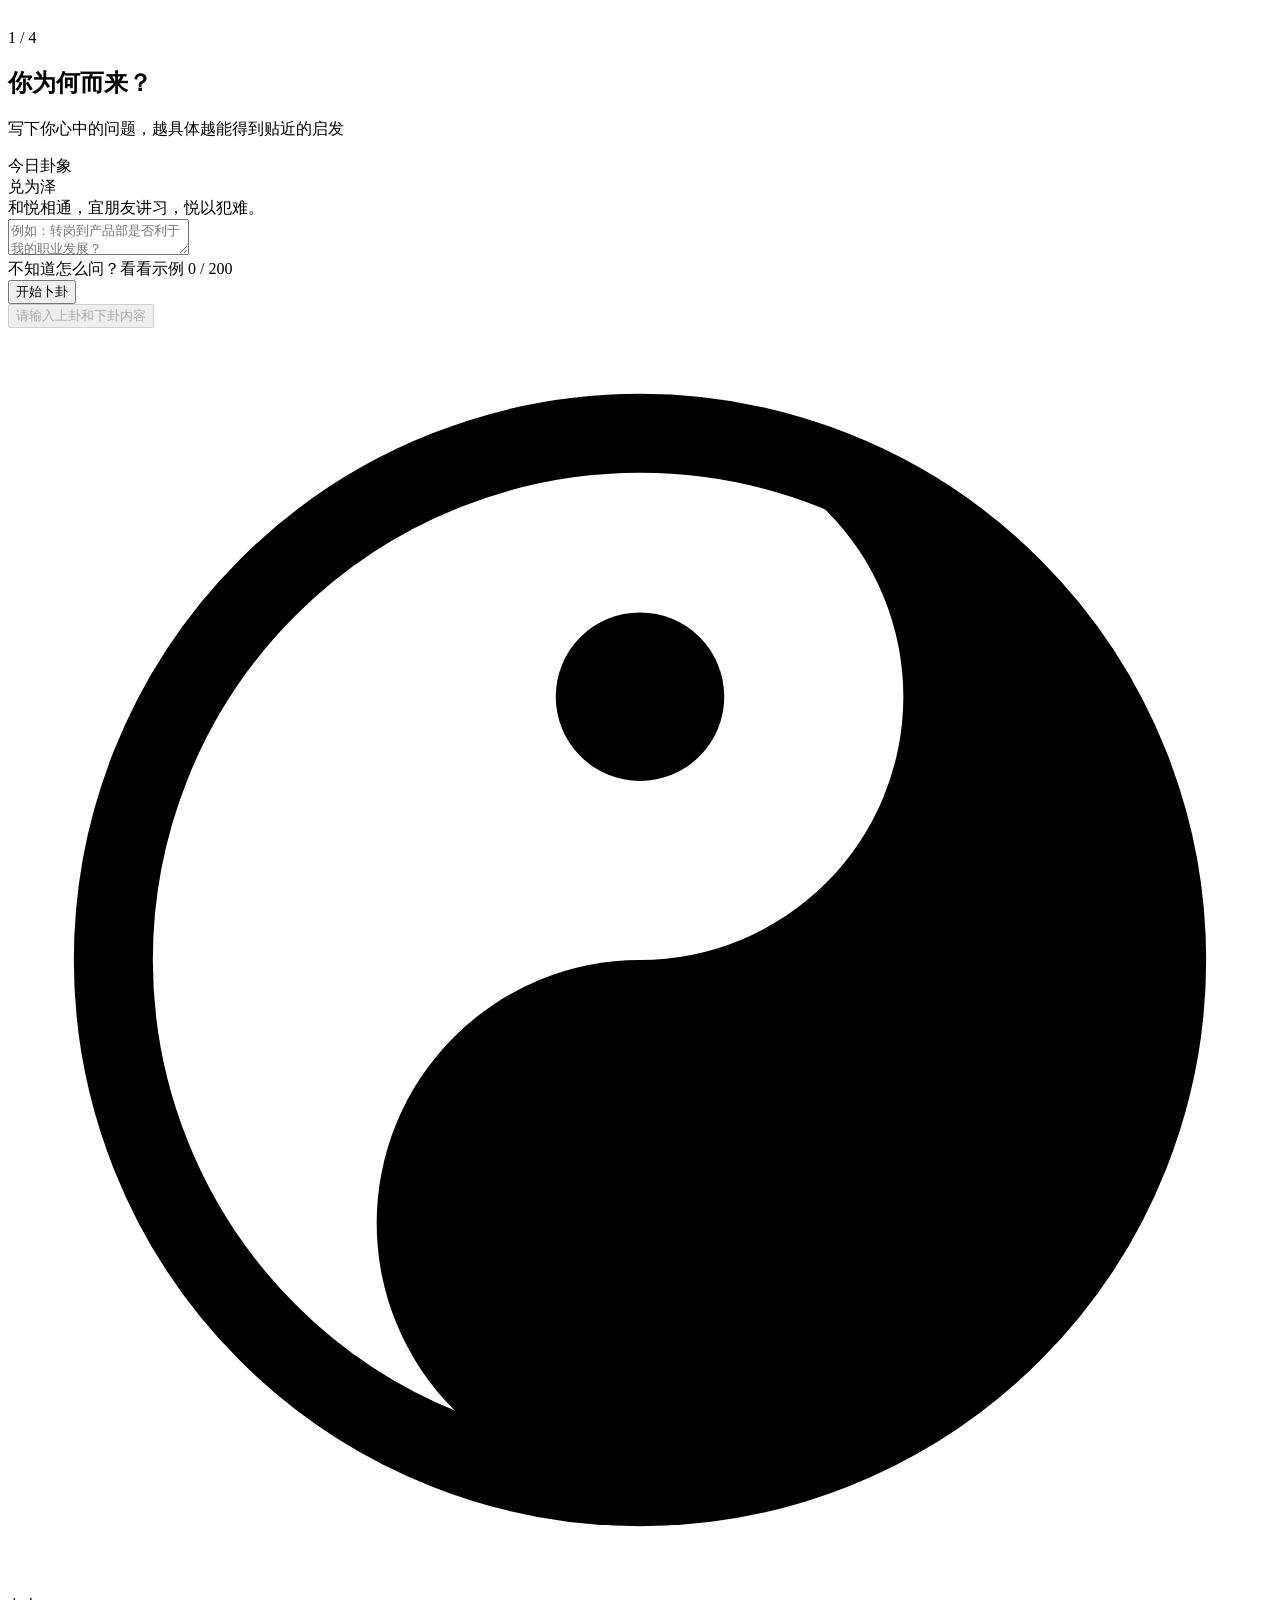
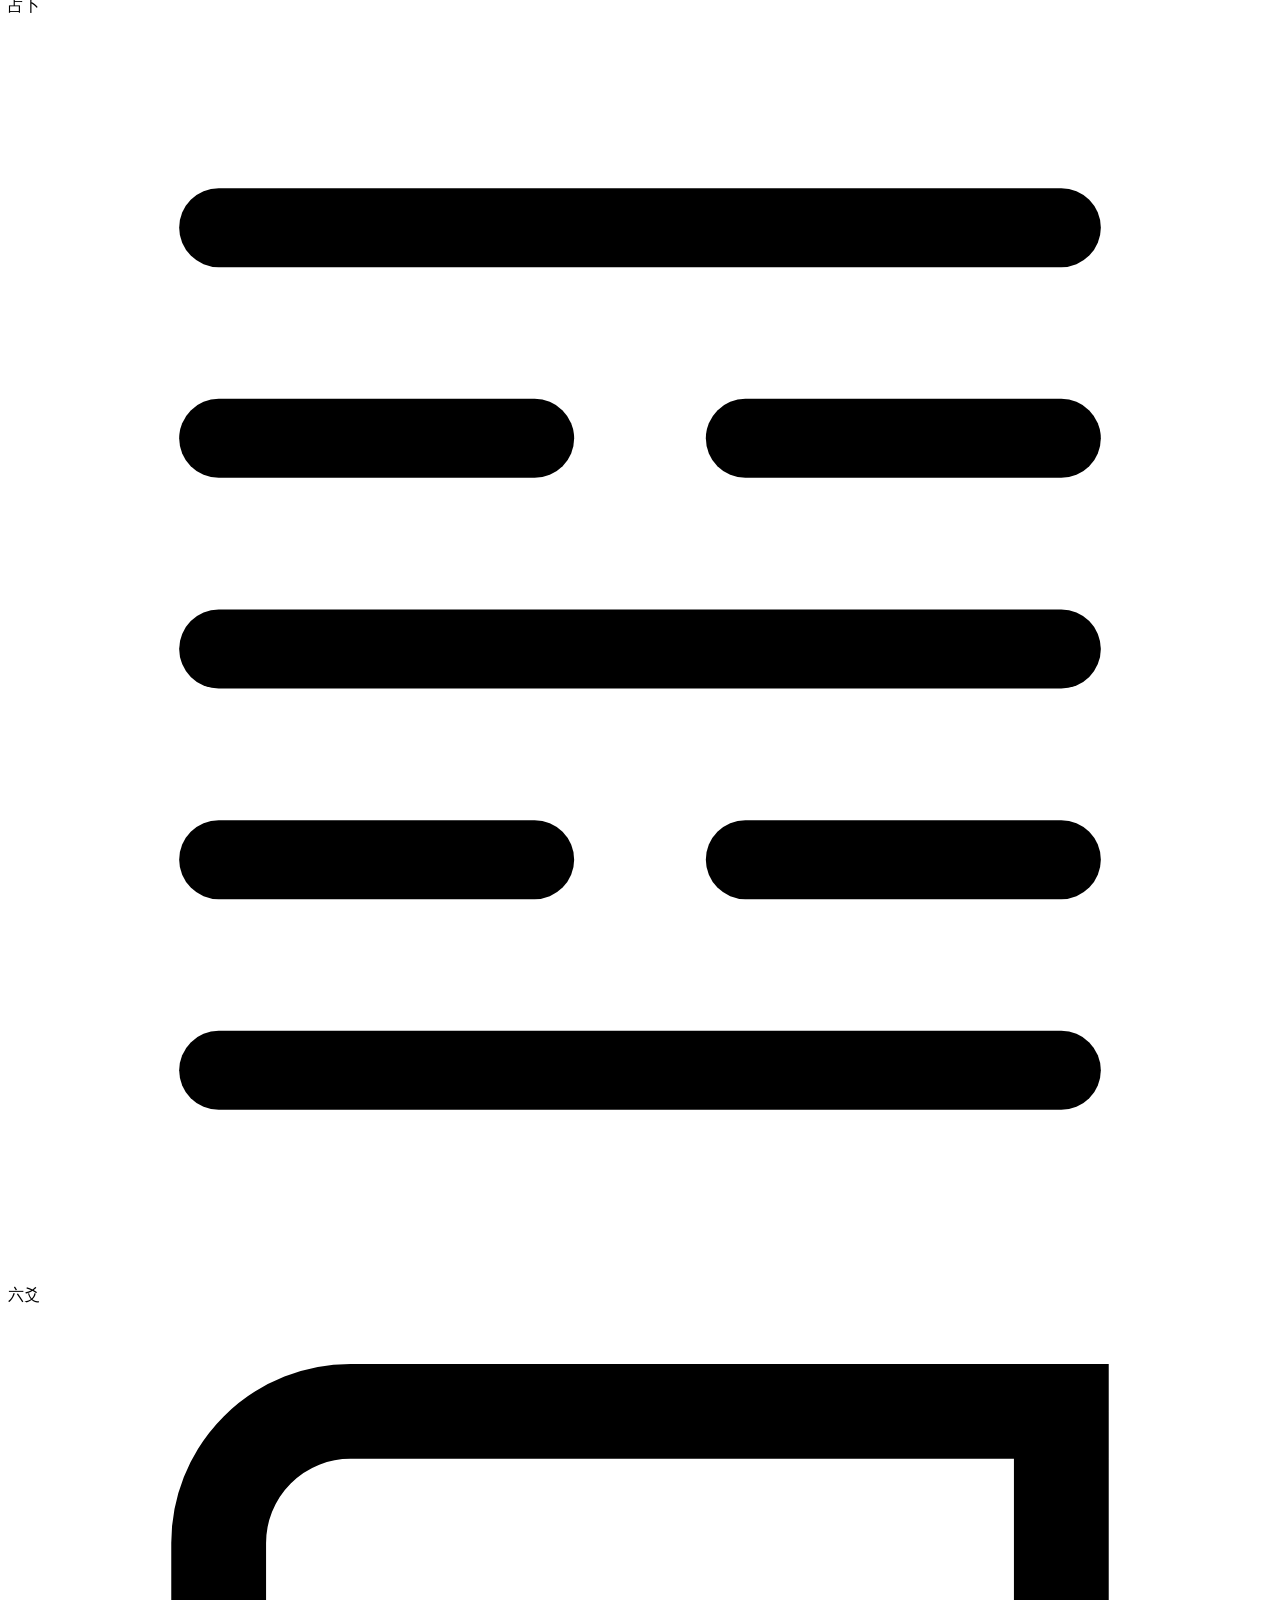
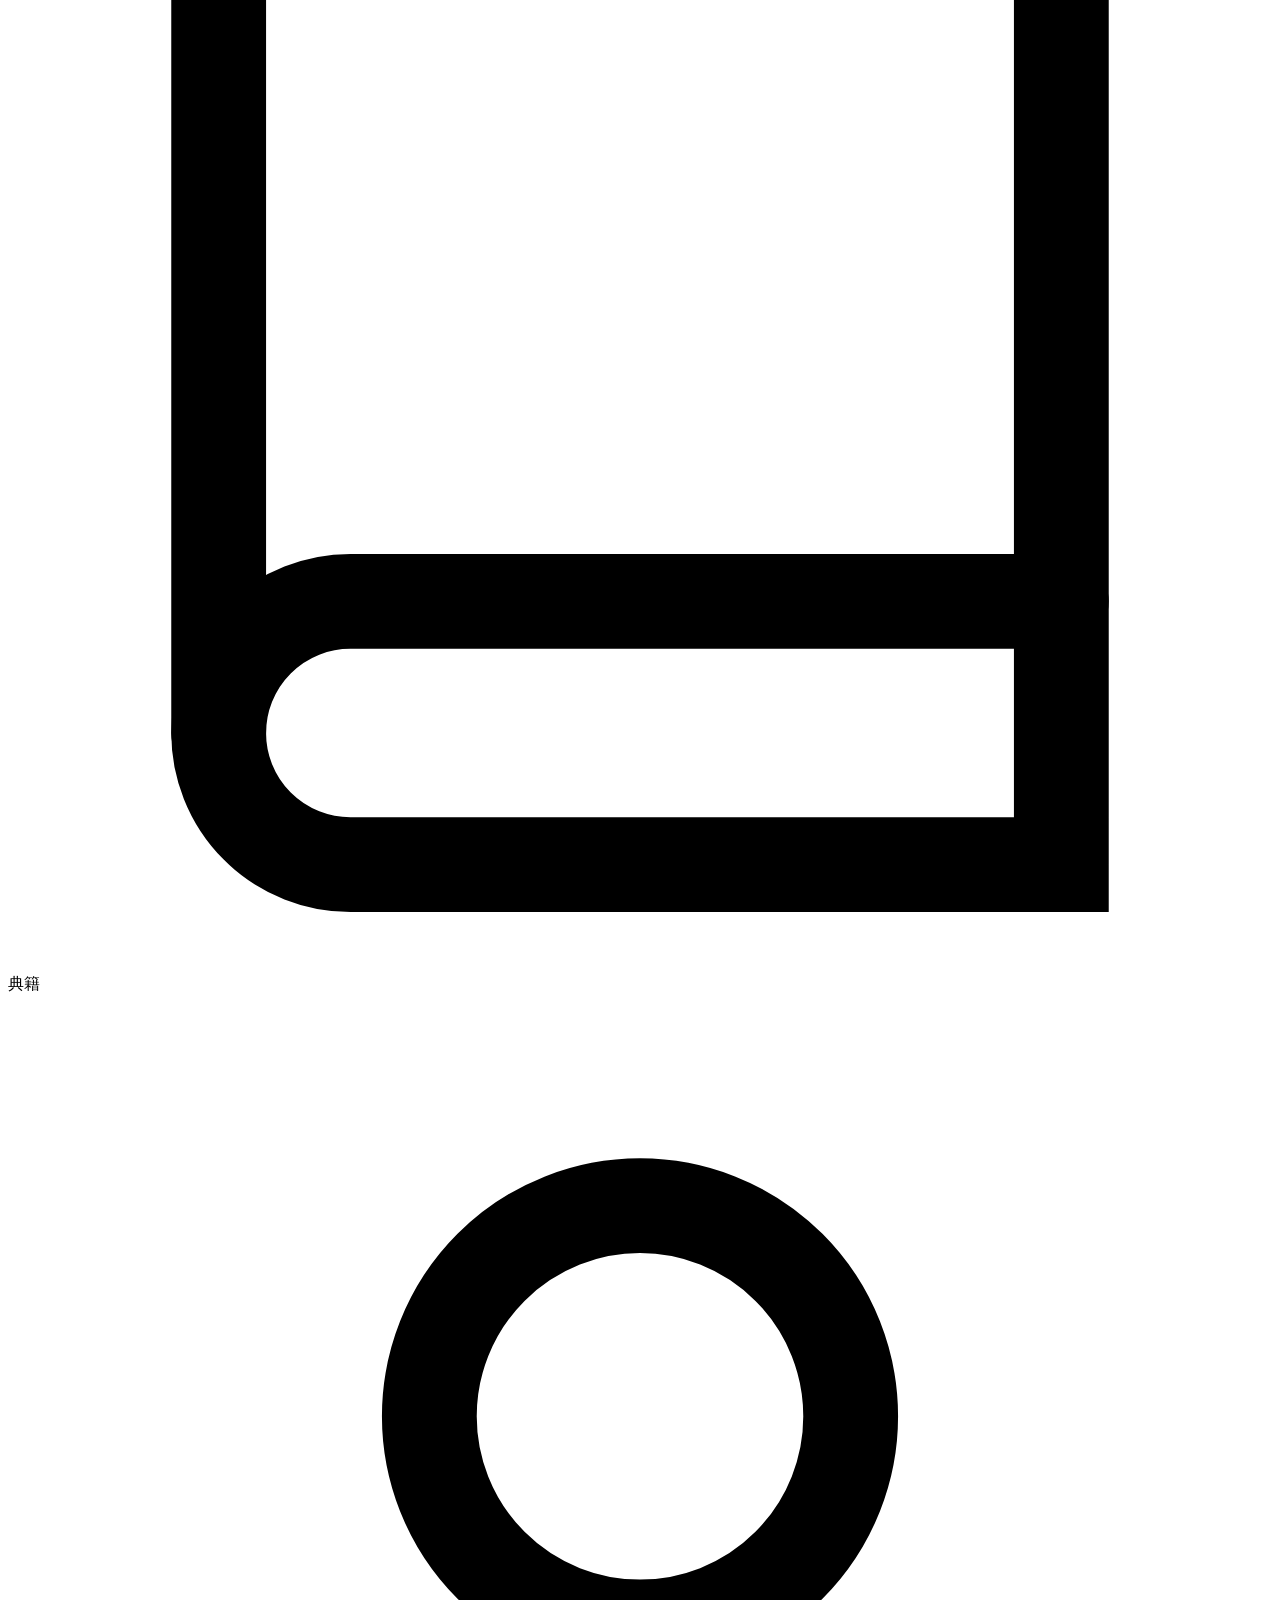
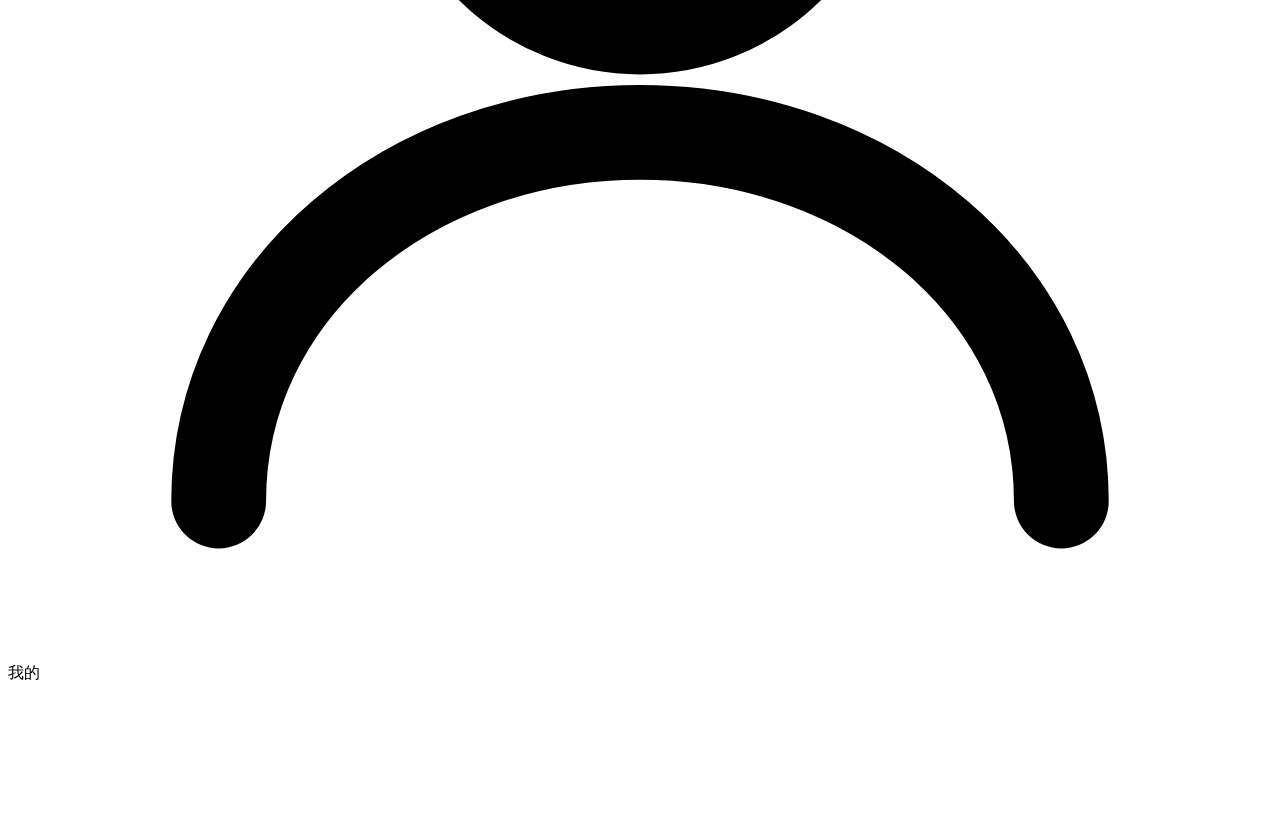
==== index.html @ 415f4703 "Upload index.html" ====
<!DOCTYPE html>
<html lang="zh-CN">
<head>
  <meta charset="UTF-8" />
  <meta name="viewport" content="width=device-width, initial-scale=1.0, maximum-scale=1.0, user-scalable=no, viewport-fit=cover" />
  <title>易经占卜</title>
  <link rel="preconnect" href="https://fonts.googleapis.cn" />
  <link rel="preconnect" href="https://fonts.gstatic.cn" crossorigin />
  <link href="https://fonts.googleapis.cn/css2?family=Noto+Serif+SC:wght@400;500;600;700&family=Ma+Shan+Zheng&display=swap" rel="stylesheet" />
  <link rel="stylesheet" href="styles.css?v=2" />
</head>
<body>
<div class="app">

  <!-- ============================================================
       STEP 1 — 问题输入页
       ============================================================ -->
  <section class="view active" id="step1">
    <div class="page s1-page">
      <div class="step-header">
        <div class="back-btn" onclick="goHome()" style="visibility:hidden">‹ 返回</div>
        <span class="step-page-num">1 / 4</span>
      </div>

      <h1 class="s1-title">你为何而来？</h1>
      <p class="s1-sub">写下你心中的问题，越具体越能得到贴近的启发</p>

      <!-- 今日卦象 -->
      <div class="today-hex" id="today-hex" onclick="openTodayHex()">
        <div class="th-label">今日卦象</div>
        <div class="th-icon" id="th-icon"></div>
        <div class="th-name" id="th-name"></div>
        <div class="th-read" id="th-read"></div>
      </div>

      <!-- 问题文本框 -->
      <div class="q-field">
        <div class="textarea-wrap">
          <textarea id="question-input" placeholder="例如：转岗到产品部是否利于我的职业发展？" maxlength="200"></textarea>
        </div>
        <div class="q-footer">
          <span class="q-hint" onclick="toggleExamples()">不知道怎么问？看看示例</span>
          <span class="q-count"><span id="char-count">0</span> / 200</span>
        </div>
      </div>

      <!-- 占卜说明 -->
      <div class="examples" id="examples" style="display:none">
        <div class="ex-label">占卜说明</div>
        <div class="ex-card ex-info-card">
          <div class="ex-info-title">如何提问</div>
          <div class="ex-info-text">问题越具体，卦象解读越精准。建议包含时间、人物、事件三要素，如"未来三个月转岗到产品部是否利于发展？"</div>
        </div>
        <div class="ex-card ex-info-card">
          <div class="ex-info-title">起卦方式</div>
          <div class="ex-info-text">支持手动掷币（三枚铜钱摇六爻）、数字起卦（念三数定卦）、时间起卦等多种方式，可在排盘页选择。</div>
        </div>
        <div class="ex-card ex-info-card">
          <div class="ex-info-title">结果解读</div>
          <div class="ex-info-text">解卦后呈现本卦/变卦、卦辞大象、纳甲六亲六神排盘、场景化解读。动爻决定变卦走向。</div>
        </div>
      </div>
    </div>
  </section>

  <!-- 开始卜卦固定按钮（常驻底部菜单栏上方） -->
  <div class="start-footer show" id="start-footer">
    <button class="btn-main btn--gold-fill" onclick="goStep2()">开始卜卦</button>
  </div>


  <!-- ============================================================
       STEP 2 — 静心凝神 · 涟漪仪式（自动播放，现实占卦时间）
       ============================================================ -->
  <section class="view" id="step2" style="display:none">
    <div class="ritual-page" onclick="skipRitual()">
      <span class="step-page-num ritual-step-num">2 / 4</span>

      <h2 class="r-title">请静心凝神</h2>
      <p class="r-sub">现在请取出你的签具，在现实中完成起卦</p>
      <div class="r-audio" onclick="event.stopPropagation(); toggleRitualMusic()">
        <svg viewBox="0 0 24 24" fill="none" stroke="currentColor" stroke-width="1.8"><path d="M9 18V5l12-2v13"/><circle cx="6" cy="18" r="3"/><circle cx="18" cy="16" r="3"/></svg>
        <span id="ritual-audio-text">静心 · 冥想音 · 点击播放</span>
      </div></audio>

      <!-- 涟漪舞台 -->
      <div class="ripple-stage" id="ripple-stage">
        <div class="static-rings" id="static-rings">
          <div class="sr"></div><div class="sr"></div><div class="sr"></div><div class="sr"></div>
        </div>
        <div class="rippling" id="rippling-rings" style="display:none">
          <div class="ripple-ring"></div><div class="ripple-ring"></div>
          <div class="ripple-ring"></div><div class="ripple-ring"></div>
        </div>
        <div class="ripple-core" id="ripple-core"></div>
      </div>

      <p class="ritual-tap-hint">轻触屏幕任意处 · 完成起卦并继续 ›</p>
    </div>
  </section>


  <!-- ============================================================
       STEP 3 — 填写卦象（高岛易断：现实起卦后录入结果）
       ============================================================ -->
  <section class="view" id="step3" style="display:none">
    <div class="page cast-area">
      <div class="ca-header">
        <div></div>
        <span class="ca-step-num">3 / 4</span>
      </div>

      <h2 class="ca-title">录入卦象</h2>

      <!-- 子模式切换：选卦象 / 输数字 -->
      <div class="ly-modes" style="margin-bottom:var(--sp-4)">
        <div class="ly-mode-btn active" data-gm="num" onclick="switchGaoMode('num')">数字</div>
        <div class="ly-mode-btn" data-gm="pick" onclick="switchGaoMode('pick')">卦象</div>
      </div>

      <!-- 选卦象面板 -->
      <div id="gao-panel-pick" style="display:none">
        <!-- 上卦选择 -->
        <div class="hex-select-group">
          <label class="hs-label">上卦（外卦）</label>
          <div class="hex-select-grid" id="select-upper">
            <div class="hs-item" data-t="乾" onclick="selectTrigram('upper','乾')"><span class="hs-icon">☰</span><span>乾</span></div>
            <div class="hs-item" data-t="兑" onclick="selectTrigram('upper','兑')"><span class="hs-icon">☱</span><span>兑</span></div>
            <div class="hs-item" data-t="离" onclick="selectTrigram('upper','离')"><span class="hs-icon">☲</span><span>离</span></div>
            <div class="hs-item" data-t="震" onclick="selectTrigram('upper','震')"><span class="hs-icon">☳</span><span>震</span></div>
            <div class="hs-item" data-t="巽" onclick="selectTrigram('upper','巽')"><span class="hs-icon">☴</span><span>巽</span></div>
            <div class="hs-item" data-t="坎" onclick="selectTrigram('upper','坎')"><span class="hs-icon">☵</span><span>坎</span></div>
            <div class="hs-item" data-t="艮" onclick="selectTrigram('upper','艮')"><span class="hs-icon">☶</span><span>艮</span></div>
            <div class="hs-item" data-t="坤" onclick="selectTrigram('upper','坤')"><span class="hs-icon">☷</span><span>坤</span></div>
          </div>
        </div>

        <!-- 下卦选择 -->
        <div class="hex-select-group">
          <label class="hs-label">下卦（内卦）</label>
          <div class="hex-select-grid" id="select-lower">
            <div class="hs-item" data-t="乾" onclick="selectTrigram('lower','乾')"><span class="hs-icon">☰</span><span>乾</span></div>
            <div class="hs-item" data-t="兑" onclick="selectTrigram('lower','兑')"><span class="hs-icon">☱</span><span>兑</span></div>
            <div class="hs-item" data-t="离" onclick="selectTrigram('lower','离')"><span class="hs-icon">☲</span><span>离</span></div>
            <div class="hs-item" data-t="震" onclick="selectTrigram('lower','震')"><span class="hs-icon">☳</span><span>震</span></div>
            <div class="hs-item" data-t="巽" onclick="selectTrigram('lower','巽')"><span class="hs-icon">☴</span><span>巽</span></div>
            <div class="hs-item" data-t="坎" onclick="selectTrigram('lower','坎')"><span class="hs-icon">☵</span><span>坎</span></div>
            <div class="hs-item" data-t="艮" onclick="selectTrigram('lower','艮')"><span class="hs-icon">☶</span><span>艮</span></div>
            <div class="hs-item" data-t="坤" onclick="selectTrigram('lower','坤')"><span class="hs-icon">☷</span><span>坤</span></div>
          </div>
        </div>

        <!-- 动爻选择 -->
        <div class="move-group">
          <label class="hs-label">动爻（可变之爻）</label>
          <div class="move-row">
            <div class="my-item" data-y="1" onclick="selectMoveYao(1)">初爻</div>
            <div class="my-item" data-y="2" onclick="selectMoveYao(2)">二爻</div>
            <div class="my-item" data-y="3" onclick="selectMoveYao(3)">三爻</div>
            <div class="my-item" data-y="4" onclick="selectMoveYao(4)">四爻</div>
            <div class="my-item" data-y="5" onclick="selectMoveYao(5)">五爻</div>
            <div class="my-item" data-y="6" onclick="selectMoveYao(6)">上爻</div>
            <div class="my-item selected" data-y="0" onclick="selectMoveYao(0)">静卦</div>
          </div>
        </div>
      </div>

      <!-- 输数字面板 -->
      <div id="gao-panel-num">
        <div class="num-grid" id="gao-num-grid">
          <input class="num-input" inputmode="numeric" placeholder="上卦" maxlength="1" oninput="numJump(this,1);validateNum(this,1)" onkeydown="numJumpBack(event,this,1)" />
          <input class="num-input" inputmode="numeric" placeholder="下卦" maxlength="1" oninput="numJump(this,2);validateNum(this,2)" onkeydown="numJumpBack(event,this,2)" />
          <input class="num-input" inputmode="numeric" placeholder="动爻" maxlength="1" oninput="numJump(this,3);validateNum(this,3)" onkeydown="numJumpBack(event,this,3)" />
        </div>
        <div class="num-hint">前两数除八取余定本卦，第三数除六取余定动爻</div>
      </div>

    </div>
  </section>

  <!-- 解卦固定按钮（常驻底部菜单栏上方） -->
  <div class="cast-footer" id="cast-footer">
    <button class="btn-main btn--gold-fill" id="btn-resolve-gaodao" onclick="resolveGaodaoCast()" disabled>请输入上卦和下卦内容</button>
  </div>


  <!-- ============================================================
       STEP 4 — 解卦结果
       ============================================================ -->
  <section class="view" id="step4" style="display:none">
    <div class="page result-area" id="result-page">
      <!-- 动态填充 -->
    </div>
  </section>

  <!-- ============================================================
       STEP 5 — 六爻排盘
       ============================================================ -->
  <section class="view" id="step5" style="display:none">
    <div class="page result-area" id="liuyao-page">
      <!-- 动态填充 -->
    </div>
  </section>

  <!-- ============================================================
       STEP 6 — 典籍
       ============================================================ -->
  <section class="view" id="step6" style="display:none">
    <div class="page result-area" id="lore-page">
      <!-- 动态填充 -->
    </div>
  </section>

  <!-- ============================================================
       STEP 7 — 我的
       ============================================================ -->
  <section class="view" id="step7" style="display:none">
    <div class="page result-area" id="mine-page">
      <!-- 动态填充 -->
    </div>
  </section>


  <!-- ============================================================
       底部 Tab 分类栏（4 Tab）
       ============================================================ -->
  <nav class="tabbar">
    <div class="tab active" data-tab="home" onclick="switchTab('home')">
      <div class="t-icon">
        <svg viewBox="0 0 24 24" fill="currentColor">
          <circle cx="12" cy="12" r="10" fill="none" stroke="currentColor" stroke-width="1.5"/>
          <path d="M12 2a10 10 0 0 1 0 20 5 5 0 0 1 0-10 5 5 0 0 0 0-10z"/>
          <circle cx="12" cy="7" r="1.6"/>
          <circle cx="12" cy="17" r="1.6" fill="none" stroke="currentColor" stroke-width="1.5"/>
        </svg>
      </div>
      <span>占卜</span>
    </div>
    <div class="tab" data-tab="liuyao" onclick="switchTab('liuyao')">
      <div class="t-icon">
        <svg viewBox="0 0 24 24" fill="currentColor" stroke="currentColor" stroke-width="1.5" stroke-linecap="round">
          <line x1="4" y1="4" x2="20" y2="4"/>
          <line x1="4" y1="8" x2="10" y2="8"/>
          <line x1="14" y1="8" x2="20" y2="8"/>
          <line x1="4" y1="12" x2="20" y2="12"/>
          <line x1="4" y1="16" x2="10" y2="16"/>
          <line x1="14" y1="16" x2="20" y2="16"/>
          <line x1="4" y1="20" x2="20" y2="20"/>
        </svg>
      </div>
      <span>六爻</span>
    </div>
    <div class="tab" data-tab="lore" onclick="switchTab('lore')">
      <div class="t-icon">
        <svg viewBox="0 0 24 24" fill="none" stroke="currentColor" stroke-width="1.8" stroke-linecap="round"><path d="M4 19.5A2.5 2.5 0 0 1 6.5 17H20"/><path d="M6.5 2H20v20H6.5A2.5 2.5 0 0 1 4 19.5v-15A2.5 2.5 0 0 1 6.5 2z"/></svg>
      </div>
      <span>典籍</span>
    </div>
    <div class="tab" data-tab="mine" onclick="switchTab('mine')">
      <div class="t-icon">
        <svg viewBox="0 0 24 24" fill="none" stroke="currentColor" stroke-width="1.8" stroke-linecap="round" stroke-linejoin="round"><circle cx="12" cy="8" r="4"/><path d="M4 21c0-4 3.6-7 8-7s8 3 8 7"/></svg>
      </div>
      <span>我的</span>
    </div>
  </nav>

  <div class="toast" id="toast"></div>

  <div class="guide-overlay hidden" id="guide-overlay">
    <div class="guide-mask" id="guide-mask"></div>
    <div class="guide-highlight" id="guide-highlight"></div>
    <div class="guide-tooltip" id="guide-tooltip">
      <div class="guide-tooltip-text" id="guide-tooltip-text"></div>
      <div class="guide-tooltip-actions">
        <button class="guide-skip" onclick="skipGuide()">跳过引导</button>
        <button class="guide-next hidden" id="guide-next-btn" onclick="handleGuideBtnClick()">知道啦</button>
      </div>
    </div>
  </div>
</div>

<script src="app.js?v=2"></script>
</body>
</html>
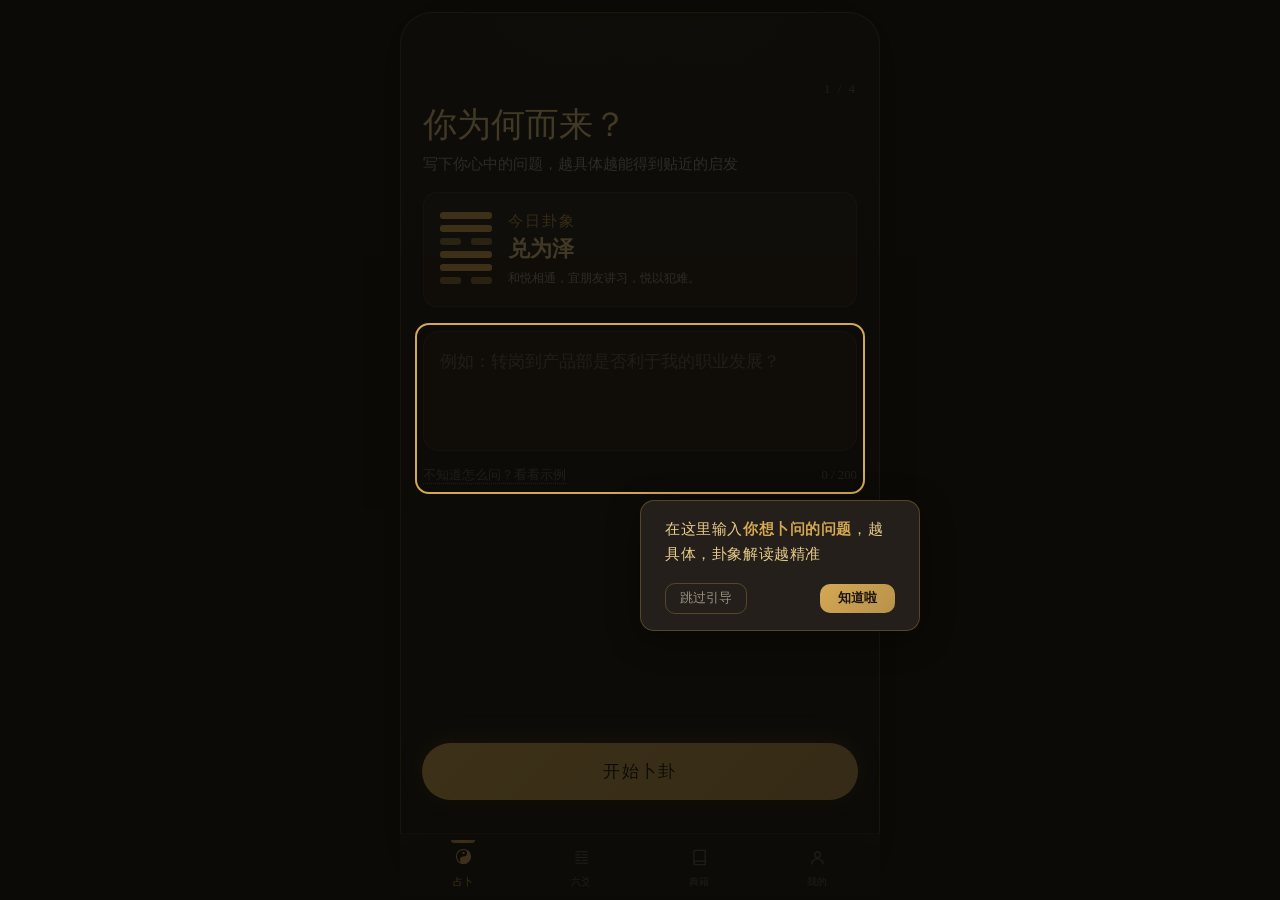
==== commit e1cb1d9f: "Update index.html (AI model config + button fix)" ====
--- a/index.html
+++ b/index.html
@@ -7,7 +7,7 @@
   <link rel="preconnect" href="https://fonts.googleapis.cn" />
   <link rel="preconnect" href="https://fonts.gstatic.cn" crossorigin />
   <link href="https://fonts.googleapis.cn/css2?family=Noto+Serif+SC:wght@400;500;600;700&family=Ma+Shan+Zheng&display=swap" rel="stylesheet" />
-  <link rel="stylesheet" href="styles.css?v=2" />
+  <link rel="stylesheet" href="styles.css?v=3" />
 </head>
 <body>
 <div class="app">
@@ -279,6 +279,6 @@
   </div>
 </div>
 
-<script src="app.js?v=2"></script>
+<script src="app.js?v=3"></script>
 </body>
 </html>
--- a/styles.css
+++ b/styles.css
@@ -0,0 +1,3049 @@
+
+/* =========================================================
+   易经占卜 · 暗金国风界面
+   风格：暗金沉浸 / 涟漪仪式 / 胶囊按钮 / 底部Tab分类
+   ========================================================= */
+
+:root {
+  /* —— 暗金色彩 Token —— */
+  --bg-deep:     #14110e;   /* 最底层 */
+  --bg:          #1a1714;   /* 主背景 */
+  --bg-2:        #241f1a;   /* 卡片底 */
+  --bg-3:        #2d2720;   /* 输入框/高亮区 */
+  --gold:        #d4a853;   /* 主金色 */
+  --gold-dim:    #b8924a;   /* 暗金 */
+  --gold-glow:   rgba(212,168,83,0.18); /* 金辉 */
+  --text-gold:   #e8cc8a;
+  --text-main:   #d9d0c5;
+  --text-sub:    #9a9084;
+  --text-faint:  #635c52;
+  --line:        rgba(212,168,83,0.14);
+  --line-strong: rgba(212,168,83,0.28);
+  --accent:      #7ab882;   /* 示例卡绿 */
+  --accent-bg:   rgba(122,184,130,0.08);
+  --danger:      #e05a4a;
+
+  /* —— 字体 —— */
+  --font-serif: 'Noto Serif SC', 'Songti SC', 'STSong', 'SimSun', '宋体', serif;
+  --font-cal:   'Ma Shan Zheng', 'Noto Serif SC', 'KaiTi', '楷体', 'STKaiti', cursive;
+
+  /* —— 字号流体 —— */
+  --fs-xs:  clamp(0.72rem, 0.68rem + 0.18vw, 0.8rem);
+  --fs-sm:  clamp(0.84rem, 0.78rem + 0.25vw, 0.92rem);
+  --fs-md:  clamp(0.96rem, 0.9rem + 0.28vw, 1.05rem);
+  --fs-lg:  clamp(1.15rem, 1.02rem + 0.55vw, 1.45rem);
+  --fs-xl:  clamp(1.55rem, 1.3rem + 1vw, 2.1rem);
+
+  /* —— 间距 —— */
+  --sp-2:  0.6rem;
+  --sp-3:  1rem;
+  --sp-4:  1.5rem;
+  --sp-5:  2.2rem;
+  --sp-6:  3.2rem;
+
+  --ease-out: cubic-bezier(.16,1,.3,1);
+  --radius: 16px;
+}
+
+* { box-sizing: border-box; margin: 0; padding: 0; }
+html { -webkit-text-size-adjust: 100%; touch-action: manipulation; -webkit-tap-highlight-color: transparent; }
+
+body {
+  font-family: var(--font-serif);
+  color: var(--text-main);
+  background: var(--bg-deep);
+  min-height: 100vh;
+  min-height: 100dvh;
+  line-height: 1.65;
+  -webkit-font-smoothing: antialiased;
+  text-rendering: optimizeLegibility;
+  overflow-x: hidden;
+}
+
+/* =========================================================
+   App 外框（全屏移动端）
+   ========================================================= */
+.app {
+  width: 100%;
+  max-width: 480px;
+  min-height: 100vh;
+  min-height: 100dvh;
+  margin: 0 auto;
+  position: relative;
+  overflow: hidden;
+  background:
+    radial-gradient(120% 80% at 50% -20%, rgba(212,168,83,0.06) 0%, transparent 50%),
+    linear-gradient(180deg, var(--bg) 0%, var(--bg-deep) 100%);
+}
+@media (min-width: 520px) {
+  body { padding: 12px 0; }
+  .app {
+    min-height: calc(100vh - 24px);
+    border-radius: 32px;
+    border: 1px solid var(--line-strong);
+    box-shadow: 0 0 60px rgba(0,0,0,0.6);
+  }
+}
+
+/* =========================================================
+   页面容器 & 视图切换
+   ========================================================= */
+.page {
+  flex: 1;
+  overflow-y: auto;
+  overflow-x: hidden;
+  padding: 0 clamp(16px, 5vw, 22px) calc(clamp(70px, 13vh, 86px) + env(safe-area-inset-bottom));
+  scroll-behavior: smooth;
+}
+.page::-webkit-scrollbar { width: 0; }
+
+.view { display: none; }
+.view.active {
+  display: block;
+  animation: fadeUp 0.55s var(--ease-out) both;
+}
+@keyframes fadeUp {
+  from { opacity: 0; transform: translateY(18px); }
+  to   { opacity: 1; transform: translateY(0); }
+}
+
+/* =========================================================
+   Step 1 — 问题输入页
+   ========================================================= */
+.step-header {
+  display: flex; align-items: center; gap: 12px;
+  padding-top: clamp(48px, 11vh, 64px);
+  margin-bottom: 4px;
+}
+.step-header .back-btn {
+  font-size: var(--fs-sm);
+  color: var(--text-sub);
+  cursor: pointer;
+  display: flex; align-items: center; gap: 4px;
+  -webkit-tap-highlight-color: transparent;
+}
+.step-header .back-btn:hover { color: var(--gold); }
+
+.step-page-num {
+  font-size: 0.82rem;
+  color: var(--text-faint);
+  letter-spacing: 0.15em;
+  margin-left: auto;
+}
+
+.s1-title {
+  font-family: var(--font-cal);
+  font-size: var(--fs-xl);
+  font-weight: 400;
+  color: var(--text-gold);
+  line-height: 1.2;
+  margin: 4px 0 6px;
+}
+.s1-sub {
+  font-size: var(--fs-sm);
+  color: var(--text-sub);
+  margin-bottom: var(--sp-3);
+}
+
+/* 今日卦象（首页：卦象符号居左，文字在右） */
+.today-hex {
+  display: grid;
+  grid-template-columns: auto 1fr;
+  grid-template-areas:
+    "icon  label"
+    "icon  name"
+    "icon  read";
+  column-gap: 16px;
+  align-items: start;
+  background: var(--bg-2);
+  border: 1px solid var(--line);
+  border-radius: 14px;
+  padding: 16px 16px 18px;
+  margin-bottom: var(--sp-4);
+  cursor: pointer;
+  transition: border-color 0.3s var(--ease-out), transform 0.2s var(--ease-out);
+}
+.today-hex:active { transform: scale(0.985); }
+.today-hex:hover { border-color: var(--line-strong); }
+.th-label {
+  grid-area: label;
+  font-family: var(--font-cal);
+  font-size: 0.92rem;
+  color: var(--gold-dim);
+  letter-spacing: 0.14em;
+  text-align: left;
+}
+.th-icon {
+  grid-area: icon;
+  display: flex; flex-direction: column-reverse; gap: 6px;
+  align-self: stretch;
+  justify-content: center;
+}
+.th-icon .l { width: 52px; height: 7px; border-radius: 3px; background: var(--gold); }
+.th-icon .l.brk { background: transparent; position: relative; }
+.th-icon .l.brk::before, .th-icon .l.brk::after {
+  content: ''; position: absolute; top: 0; bottom: 0; width: 21px; height: 7px; border-radius: 3px; background: var(--gold); opacity: 0.6;
+}
+.th-icon .l.brk::before { left: 0; } .th-icon .l.brk::after { right: 0; }
+.th-name { grid-area: name; font-family: var(--font-cal); font-size: 1.35rem; color: var(--text-gold); font-weight: 600; line-height: 1.2; text-align: left; margin-top: 4px; }
+.th-read { grid-area: read; font-size: 0.78rem; color: var(--text-sub); line-height: 1.5; margin-top: 6px; max-width: 100%; text-align: left; }
+.th-more { font-size: 0.72rem; color: var(--gold-dim); margin-top: 10px; letter-spacing: 0.05em; }
+
+/* 问题文本框 */
+.q-field label {
+  font-size: var(--fs-sm);
+  color: var(--text-sub);
+  margin-bottom: 8px;
+  display: block;
+}
+.textarea-wrap {
+  position: relative;
+  margin-bottom: 6px;
+}
+.textarea-wrap textarea {
+  width: 100%;
+  min-height: 120px;
+  padding: 16px;
+  border-radius: var(--radius);
+  border: 1px solid var(--line);
+  background: var(--bg-2);
+  color: var(--text-main);
+  font-family: var(--font-serif);
+  font-size: var(--fs-md);
+  resize: none;
+  outline: none;
+  transition: border-color 0.3s, box-shadow 0.3s;
+  line-height: 1.65;
+}
+.textarea-wrap textarea::placeholder { color: var(--text-faint); }
+.textarea-wrap textarea:focus {
+  border-color: var(--gold-dim);
+  box-shadow: 0 0 0 3px rgba(212,168,83,0.1);
+}
+.q-footer {
+  display: flex; justify-content: space-between; align-items: center;
+  margin-bottom: var(--sp-4);
+}
+.q-hint {
+  font-size: var(--fs-xs);
+  color: var(--text-faint);
+  cursor: pointer;
+  text-decoration: underline;
+  text-decoration-style: dotted;
+  text-underline-offset: 4px;
+}
+.q-count { font-size: var(--fs-xs); color: var(--text-faint); font-variant-numeric: tabular-nums; }
+
+/* 示例卡片 */
+.examples { margin-bottom: var(--sp-5); }
+.ex-label {
+  font-size: 0.76rem;
+  color: var(--accent);
+  letter-spacing: 0.15em;
+  margin-bottom: 10px;
+}
+.ex-card {
+  padding: 14px 16px;
+  margin-bottom: 8px;
+  border-radius: 12px;
+  background: var(--accent-bg);
+  border: 1px solid rgba(122,184,130,0.12);
+  color: var(--text-sub);
+  font-size: var(--fs-sm);
+  cursor: pointer;
+  transition: transform 0.3s var(--ease-out), background 0.3s;
+}
+.ex-card:last-child { margin-bottom: 0; }
+.ex-card:hover {
+  transform: translateX(4px);
+  background: rgba(122,184,130,0.12);
+}
+/* 说明卡片（不可点击填充） */
+.ex-info-card { cursor: default; }
+.ex-info-card:hover { transform: none; }
+.ex-info-title {
+  font-family: var(--font-cal);
+  font-size: var(--fs-sm);
+  color: var(--gold);
+  margin-bottom: 6px;
+}
+.ex-info-text {
+  font-size: var(--fs-xs);
+  color: var(--text-sub);
+  line-height: 1.65;
+}
+
+/* 大胶囊主按钮 */
+.btn-main {
+  display: flex; align-items: center; justify-content: center; gap: 10px;
+  width: 100%; padding: 1em 1.5em;
+  border-radius: 999px;
+  border: none;
+  font-family: var(--font-serif);
+  font-size: var(--fs-md);
+  font-weight: 500;
+  letter-spacing: 0.08em;
+  cursor: pointer;
+  transition: all 0.35s var(--ease-out);
+  -webkit-tap-highlight-color: transparent;
+}
+.btn-main:active { transform: scale(0.98); }
+.btn--gold-fill {
+  background: linear-gradient(135deg, var(--gold) 0%, var(--gold-dim) 100%);
+  color: #1a1510;
+  box-shadow: 0 6px 24px rgba(212,168,83,0.3);
+}
+.btn--gold-fill:hover { box-shadow: 0 8px 30px rgba(212,168,83,0.38); }
+.btn--solid {
+  background: linear-gradient(135deg, var(--gold) 0%, var(--gold-dim) 100%);
+  color: #1a1510;
+  box-shadow: 0 4px 16px rgba(212,168,83,0.25);
+}
+.btn--solid:hover { box-shadow: 0 6px 20px rgba(212,168,83,0.35); }
+.btn--ghost-pill {
+  background: transparent;
+  color: var(--text-sub);
+  border: 1px solid var(--line-strong);
+  box-sizing: border-box;
+}
+.btn--ghost-pill:hover {
+  border-color: var(--gold-dim);
+  color: var(--text-gold);
+  background: rgba(212,168,83,0.05);
+}
+.btn--ghost-pill .arrow { transition: transform 0.3s var(--ease-out); }
+.btn--ghost-pill:hover .arrow { transform: translateX(4px); }
+
+/* =========================================================
+   Step 2 — 静心凝神 · 涟漪仪式页
+   ========================================================= */
+.ritual-page {
+  display: flex; flex-direction: column;
+  align-items: center;
+  justify-content: flex-start;
+  text-align: center;
+  padding: clamp(64px, 12vh, 84px) clamp(20px, 6vw, 36px) 24px;
+  min-height: 100vh;
+  min-height: 100dvh;
+  position: relative;
+  overflow: hidden;
+}
+.r-title {
+  font-family: var(--font-cal);
+  font-size: var(--fs-xl);
+  font-weight: 400;
+  color: var(--text-gold);
+  line-height: 1.2;
+  margin-bottom: 4px;
+  z-index: 2;
+}
+.r-sub {
+  font-size: var(--fs-sm);
+  color: var(--text-sub);
+  margin-bottom: 4px;
+  z-index: 2;
+}
+.r-audio {
+  font-size: var(--fs-xs);
+  color: var(--text-faint);
+  display: flex; align-items: center; justify-content: center; gap: 6px;
+  margin-bottom: var(--sp-3);
+  z-index: 2;
+}
+.r-audio svg { width: 14px; height: 14px; }
+
+/* 涟漪动画核心 */
+.ripple-stage {
+  position: relative;
+  width: 340px; height: 340px;
+  display: grid; place-items: center;
+  margin: 0 auto var(--sp-5);
+  z-index: 1;
+}
+.ripple-core {
+  width: 56px; height: 56px;
+  border-radius: 50%;
+  background: radial-gradient(circle at 40% 35%, #5e5530, #3a2e1a);
+  box-shadow: 0 0 12px rgba(50,40,25,0.5), inset 0 1px 2px rgba(255,255,255,0.04);
+  position: absolute;
+  top: 50%; left: 50%;
+  transform: translate(-50%, -50%);
+  z-index: 3;
+}
+.ripple-core:hover { transform: translate(-50%, -50%) scale(1.12); }
+.ripple-core:active { transform: translate(-50%, -50%) scale(0.95); }
+.ripple-ring {
+  position: absolute;
+  border-radius: 50%;
+  border: 1px solid var(--gold-dim);
+  opacity: 0;
+  pointer-events: none;
+}
+@keyframes rippleOut {
+  0%   { transform: scale(0.17); opacity: 0.7; }
+  100% { transform: scale(1);   opacity: 0; }
+}
+.rippling .ripple-ring:nth-child(1) { animation: rippleOut 3s ease-out infinite; animation-delay: 0s;   width:100%;height:100%;top:0;left:0; }
+.rippling .ripple-ring:nth-child(2) { animation: rippleOut 3s ease-out infinite; animation-delay: 0.75s;width:100%;height:100%;top:0;left:0; }
+.rippling .ripple-ring:nth-child(3) { animation: rippleOut 3s ease-out infinite; animation-delay: 1.5s;width:100%;height:100%;top:0;left:0; }
+.rippling .ripple-ring:nth-child(4) { animation: rippleOut 3s ease-out infinite; animation-delay: 2.25s;width:100%;height:100%;top:0;left:0; }
+
+/* 静态同心圆（截图中的静止状态） */
+.static-rings {
+  position: absolute;
+  top: 50%; left: 50%;
+  transform: translate(-50%, -50%);
+  pointer-events: none;
+}
+.static-rings .sr {
+  position: absolute;
+  border-radius: 50%;
+  border: 1px solid rgba(212,168,83,0.2);
+  top: 50%; left: 50%;
+  transform: translate(-50%, -50%);
+}
+.static-rings .sr:nth-child(1) { width:78px;height:78px; }
+.static-rings .sr:nth-child(2) { width:140px;height:140px; }
+.static-rings .sr:nth-child(3) { width:210px;height:210px; }
+.static-rings .sr:nth-child(4) { width:300px;height:300px; }
+
+.skip-btn {
+  /* 保留兼容 */
+}
+
+/* 仪式页页码 */
+.ritual-step-num {
+  position: absolute;
+  top: clamp(28px, 6vh, 44px);
+  right: 22px;
+  z-index: 3;
+  font-size: 0.82rem;
+  color: var(--text-faint);
+  letter-spacing: 0.15em;
+}
+
+/* 轻触屏幕小字提示 */
+.ritual-tap-hint {
+  margin-top: auto;
+  padding-bottom: env(safe-area-inset-bottom);
+  padding-bottom: calc(env(safe-area-inset-bottom) + 72px);
+  text-align: center;
+  font-size: var(--fs-xs);
+  color: var(--gold-dim);
+  letter-spacing: 0.12em;
+  opacity: 0.85;
+  animation: hintPulse 2.4s ease-in-out infinite;
+  cursor: pointer;
+  -webkit-tap-highlight-color: transparent;
+}
+@keyframes hintPulse {
+  0%, 100% { opacity: 0.5; }
+  50% { opacity: 1; }
+}
+
+/* =========================================================
+   Step 3 — 录入卦象（高岛易断：现实起卦后录入）
+   ========================================================= */
+.cast-area { padding-top: clamp(20px, 4vh, 28px); }
+
+.ca-header {
+  display: flex; align-items: baseline; justify-content: space-between;
+  margin-bottom: 4px;
+}
+.ca-title {
+  font-family: var(--font-cal);
+  font-size: var(--fs-lg);
+  font-weight: 400;
+  color: var(--text-gold);
+}
+.ca-step-num { font-size: 0.8rem; color: var(--text-faint); letter-spacing: 0.12em; }
+.ca-sub { font-size: var(--fs-sm); color: var(--text-sub); margin-bottom: var(--sp-4); }
+
+/* 卦象选择组 */
+.hex-select-group { margin-bottom: var(--sp-4); }
+.hs-label {
+  display: block;
+  font-size: var(--fs-sm);
+  color: var(--gold-dim);
+  letter-spacing: 0.1em;
+  margin-bottom: 10px;
+  font-weight: 500;
+}
+
+/* Step3 子模式切换按钮 */
+.ly-modes { display: flex; gap: 10px; margin-bottom: var(--sp-4); }
+.ly-mode-btn {
+  flex: 1; padding: 10px 0; border-radius: 12px; border: 1px solid var(--line);
+  background: var(--bg-2); color: var(--text-sub); font-size: var(--fs-sm);
+  font-family: var(--font-serif); text-align: center; cursor: pointer;
+  transition: all 0.3s var(--ease-out); -webkit-tap-highlight-color: transparent;
+}
+.ly-mode-btn.active { border-color: var(--gold); color: var(--gold); background: linear-gradient(160deg, rgba(212,168,83,0.14), rgba(212,168,83,0.05)); }
+
+.hex-select-grid {
+  display: grid;
+  grid-template-columns: repeat(4, 1fr);
+  gap: 8px;
+}
+.hs-item {
+  display: flex;
+  flex-direction: column;
+  align-items: center;
+  gap: 4px;
+  padding: 12px 4px 10px;
+  border-radius: 12px;
+  border: 1px solid var(--line);
+  background: var(--bg-2);
+  cursor: pointer;
+  transition: transform 0.3s var(--ease-out), border-color 0.3s var(--ease-out), box-shadow 0.3s var(--ease-out);
+  -webkit-tap-highlight-color: transparent;
+}
+.hs-item .hs-icon {
+  font-size: 1.5rem;
+  line-height: 1;
+  color: var(--gold-dim);
+  transition: color 0.3s;
+}
+.hs-item span:last-child {
+  font-size: var(--fs-xs);
+  color: var(--text-sub);
+  letter-spacing: 0.08em;
+  transition: color 0.3s;
+}
+.hs-item.selected {
+  border-color: var(--gold);
+  background: linear-gradient(160deg, rgba(212,168,83,0.18), rgba(212,168,83,0.06));
+  box-shadow: 0 2px 12px rgba(212,168,83,0.15);
+}
+.hs-item.selected .hs-icon { color: var(--gold); }
+.hs-item.selected span:last-child { color: var(--gold); }
+
+/* 动爻选择 */
+.move-yao-grid {
+  display: grid;
+  grid-template-columns: repeat(7, 1fr);
+  gap: 6px;
+}
+.my-item {
+  text-align: center;
+  padding: 10px 4px 8px;
+  border-radius: 10px;
+  border: 1px solid var(--line);
+  background: var(--bg-2);
+  font-size: var(--fs-xs);
+  color: var(--text-sub);
+  cursor: pointer;
+  transition: all 0.3s var(--ease-out);
+  -webkit-tap-highlight-color: transparent;
+}
+.my-item.selected {
+  border-color: var(--danger);
+  background: rgba(201,122,107,0.1);
+  color: var(--danger);
+  font-weight: 600;
+}
+
+/* 卦象预览卡 */
+.hex-preview-card {
+  display: flex;
+  align-items: stretch;
+  padding: var(--sp-3) var(--sp-4);
+  border-radius: var(--radius);
+  border: 1px solid var(--line);
+  background: linear-gradient(160deg, var(--bg-2), var(--bg-3));
+  min-height: 90px;
+}
+.hp-left, .hp-right {
+  flex: 1;
+  display: flex;
+  flex-direction: column-reverse;
+  gap: 5px;
+  justify-content: center;
+  align-items: center;
+  padding: 8px;
+}
+.hp-divider {
+  width: 1px;
+  background: var(--line-strong);
+  margin: 0 12px;
+}
+
+/* 今日卦象预览卡（Step3 顶部） */
+.today-card {
+  padding: var(--sp-4);
+  border-radius: var(--radius);
+  border: 1px solid var(--line);
+  background: linear-gradient(160deg, var(--bg-2), var(--bg-3));
+  margin-bottom: var(--sp-4);
+}
+.tc-badge { font-size: 0.74rem; color: var(--gold-dim); letter-spacing: 0.18em; margin-bottom: 10px; }
+.tc-row { display: flex; align-items: center; gap: 14px; }
+.tc-hex-icon {
+  width: 56px; height: 56px;
+  display: flex; flex-direction: column-reverse; gap: 3px;
+  padding: 8px;
+  border-radius: 12px;
+  background: rgba(212,168,83,0.06);
+  border: 1px solid var(--line);
+}
+.tc-hex-icon .l { height: 5px; width: 100%; border-radius: 2px; background: var(--gold); }
+.tc-hex-icon .l.broken { background: transparent; position: relative; height: 5px; }
+.tc-hex-icon .l.broken::before, .tc-hex-icon .l.broken::after {
+  content:"";position:absolute;top:0;height:5px;width:42%;background:var(--gold);border-radius:2px;
+}
+.tc-hex-icon .l.broken::before{left:0} .tc-hex-icon .l.broken::after{right:0}
+.tc-info h3 { font-family: var(--font-cal); font-size: var(--fs-lg); font-weight: 400; color: var(--text-gold); }
+.tc-info p { font-size: var(--fs-xs); color: var(--text-sub); margin-top: 2px; line-height: 1.5; }
+
+/* 开始占卜大按钮 */
+.btn-start-cast { margin-bottom: var(--sp-4); }
+
+/* 快捷入口 */
+.quick-row { display: grid; grid-template-columns: repeat(3, 1fr); gap: 10px; margin-bottom: var(--sp-4); }
+.quick-item {
+  display: flex; flex-direction: column; align-items: center; gap: 8px;
+  padding: 16px 8px 14px;
+  border-radius: 14px;
+  border: 1px solid var(--line);
+  background: var(--bg-2);
+  cursor: pointer;
+  transition: all 0.3s var(--ease-out);
+  -webkit-tap-highlight-color: transparent;
+}
+.quick-item svg { width: 22px; height: 22px; color: var(--text-faint); }
+.quick-item span { font-size: var(--fs-xs); color: var(--text-sub); }
+.quick-item:hover { border-color: var(--line-strong); background: var(--bg-3); }
+
+/* 每日感悟条 */
+.daily-quote {
+  padding: var(--sp-3) var(--sp-4);
+  border-radius: var(--radius);
+  border: 1px solid var(--line);
+  background: var(--accent-bg);
+}
+.dq-label { font-size: 0.74rem; color: var(--accent); letter-spacing: 0.18em; margin-bottom: 8px; }
+.dq-text { font-size: var(--fs-sm); color: var(--text-sub); line-height: 1.6; }
+.dq-src { font-size: var(--fs-xs); color: var(--text-faint); margin-top: 6px; }
+
+/* ====== 手动占卜面板 ====== */
+.cast-panel { display: none; }
+.cast-panel.active { display: block; animation: fadeUp 0.5s var(--ease-out) both; }
+
+.cp-hint { font-size: var(--fs-sm); color: var(--text-sub); text-align: center; margin-bottom: var(--sp-3); }
+
+.coins-display {
+  display: flex; justify-content: center; gap: 16px;
+  margin: var(--sp-3) 0;
+  min-height: 64px; align-items: center;
+}
+.coin-flip {
+  width: 52px; height: 52px; border-radius: 50%;
+  background: radial-gradient(circle at 35% 30%, #e8d4a0, var(--gold-dim));
+  border: 1.5px solid var(--gold);
+  display: grid; place-items: center;
+  font-family: var(--font-serif); font-size: 1.05rem; color: #2a2113;
+  box-shadow: var(--shadow-coin);
+  animation: flipCoin 0.7s var(--ease-out) infinite;
+}
+@keyframes flipCoin {
+  0%   { transform: rotateX(0deg) translateY(0); }
+  50%  { transform: rotateX(180deg) translateY(-14px); }
+  100% { transform: rotateX(360deg) translateY(0); }
+}
+.shadow-coin { --shadow-coin: inset 0 -3px 6px rgba(0,0,0,0.14), 0 4px 12px rgba(0,0,0,0.2); }
+
+.yao-slots { display: flex; flex-direction: column-reverse; gap: 9px; margin: var(--sp-3) 0; }
+.yao-slot {
+  display: flex; align-items: center; gap: 12px;
+  padding: 10px 14px;
+  border-radius: 12px;
+  border: 1px solid var(--line);
+  background: var(--bg-2);
+}
+.yao-slot.done { border-color: var(--line-strong); }
+.yao-slot .ys-name { font-family: var(--font-cal); font-size: 0.92rem; color: var(--text-faint); width: 2em; text-align: center; }
+.yao-slot .ys-coins { display: flex; gap: 6px; }
+.yao-slot .ys-coins .mc {
+  width: 26px; height: 26px; border-radius: 50%;
+  display: grid; place-items: center;
+  font-size: 0.7rem; border: 1px solid var(--gold-dim);
+  background: radial-gradient(circle at 35% 30%, #e8d4a0, var(--gold-dim));
+  color: #2a2113;
+}
+.yao-slot .ys-line { flex: 1; display: flex; flex-direction: column; gap: 5px; }
+.ys-line .yl { height: 8px; border-radius: 3px; background: var(--gold); }
+.ys-line .yl.brk { background: transparent; position: relative; height: 8px; }
+.ys-line .yl.brk::before, .ys-line .yl.brk::after {
+  content:"";position:absolute;top:0;height:8px;width:42%;background:var(--gold);border-radius:3px;
+}
+.ys-line .yl.brk::before{left:0} .ys-line .yl.brk::after{right:0}
+.ys-tag { font-size: 0.74rem; color: var(--gold-dim); letter-spacing: 0.08em; }
+.ys-tag.moving { color: var(--danger); }
+
+/* 摇卦结果：横向紧凑排列，避免按钮下移（仅作用于摇卦面板） */
+#ly-panel-shake .yao-slots { flex-direction: row; justify-content: center; gap: 6px; }
+#ly-panel-shake .yao-slot {
+  flex: 1 1 0; min-width: 0;
+  flex-direction: column; align-items: center; gap: 7px;
+  padding: 10px 4px;
+}
+#ly-panel-shake .yao-slot .ys-name { font-size: 0.82rem; }
+#ly-panel-shake .yao-slot .ys-coins { gap: 3px; }
+#ly-panel-shake .yao-slot .ys-coins .mc { width: 16px; height: 16px; font-size: 0.56rem; }
+#ly-panel-shake .yao-slot .ys-line { width: 100%; align-items: center; }
+#ly-panel-shake .yao-slot .ys-line .yl { width: 100%; max-width: 40px; }
+#ly-panel-shake .yao-slot .ys-tag { text-align: center; font-size: 0.66rem; }
+
+.cast-btn-row { margin-top: var(--sp-3); }
+
+/* ====== 数字填写面板 ====== */
+.num-panel { display: none; }
+.num-panel.active { display: block; animation: fadeUp 0.5s var(--ease-out) both; }
+
+.num-grid { display: grid; grid-template-columns: repeat(3, 1fr); gap: 12px; margin: var(--sp-3) 0 var(--sp-4); }
+.num-input-wrap {
+  display: flex; flex-direction: column; gap: 6px;
+}
+.num-input {
+  font-family: 'Noto Serif SC', 'Songti SC', 'STSong', 'SimSun', '宋体', serif;
+  font-size: 2.4rem;
+  font-weight: 600;
+  text-align: center;
+  padding: 0.35em 8px;
+  border: 1px solid var(--line-strong);
+  border-radius: 14px;
+  background: var(--bg-2);
+  color: var(--text-gold);
+  width: 100%;
+  outline: none;
+  transition: border-color 0.3s, box-shadow 0.3s;
+  letter-spacing: 0.1em;
+  font-variant-numeric: tabular-nums;
+  -webkit-font-smoothing: antialiased;
+}
+.num-input::placeholder { color: var(--text-faint); font-family: 'Noto Serif SC', serif; font-size: 1.2rem; font-weight: 400; letter-spacing: 0; }
+.num-input:focus { border-color: var(--gold-dim); box-shadow: 0 0 0 3px rgba(212,168,83,0.1); }
+.num-input-error {
+  border-color: var(--danger);
+  box-shadow: 0 0 0 3px rgba(224,90,74,0.12);
+}
+.num-input-hint {
+  font-size: 0.7rem;
+  color: var(--text-faint);
+  text-align: center;
+  letter-spacing: 0.05em;
+}
+.num-input-hint.error {
+  color: var(--danger);
+}
+
+.num-hint { font-size: var(--fs-xs); color: var(--text-faint); text-align: center; margin-bottom: var(--sp-4); }
+
+/* =========================================================
+   Step 4 — 解卦结果页
+   ========================================================= */
+.result-area { padding-top: clamp(18px, 3.5vh, 26px); }
+.result-head { margin-bottom: var(--sp-4); display: flex; align-items: center; justify-content: space-between; }
+.sort-icon-btn {
+  width: 34px;
+  height: 34px;
+  border-radius: 10px;
+  border: 1px solid var(--gold-dim);
+  background: transparent;
+  color: var(--gold-dim);
+  display: grid;
+  place-items: center;
+  cursor: pointer;
+  transition: all 0.25s ease;
+  -webkit-tap-highlight-color: transparent;
+}
+.sort-icon-btn:hover {
+  border-color: var(--gold);
+  color: var(--gold);
+}
+.result-method {
+  font-size: var(--fs-xs); color: var(--gold-dim); letter-spacing: 0.2em;
+  display: inline-flex; align-items: center; gap: 8px;
+}
+.result-method::before { content: ""; width: 16px; height: 1px; background: var(--gold-dim); }
+.rh-top { display: flex; align-items: baseline; justify-content: space-between; margin-top: 8px; }
+.rh-name { font-family: var(--font-cal); font-size: var(--fs-lg); font-weight: 400; color: var(--text-gold); }
+.rh-no { font-size: 0.8rem; color: var(--text-faint); }
+
+.hex-compare { display: grid; grid-template-columns: 1fr 1fr; gap: 12px; margin-bottom: var(--sp-4); }
+.hc-col { text-align: center; padding: var(--sp-3); border-radius: var(--radius); border: 1px solid var(--line); background: var(--bg-2); }
+.hc-tag { font-size: 0.76rem; color: var(--gold-dim); letter-spacing: 0.2em; margin-bottom: 8px; }
+.hc-name { font-family: var(--font-cal); font-size: var(--fs-md); color: var(--text-gold); margin-bottom: 10px; }
+
+/* 六爻卦象线 */
+.hx-lines { display: flex; flex-direction: column-reverse; gap: 7px; padding: 0; }
+.hx-l { position: relative; display: flex; align-items: center; gap: 10px; }
+.hx-l .hl { height: 9px; flex: 1; border-radius: 3px; background: var(--gold); }
+.hx-l .hl.brk { background: transparent; position: relative; height: 9px; }
+.hx-l .hl.brk::before, .hx-l .hl.brk::after {
+  content:"";position:absolute;top:0;height:9px;width:42%;background:#8a8272;border-radius:3px;
+}
+.hx-l .hl.brk::before{left:0} .hx-l .hl.brk::after{right:0}
+.hx-l.chg .hl { background: var(--danger); }
+.hx-l.chg .hl.brk::before, .hx-l.chg .hl.brk::after { background: var(--danger); }
+.hx-l .hx-mark {
+  position: absolute; right: -22px; top: 50%; transform: translateY(-50%);
+  width: 9px; height: 9px; border-radius: 50%;
+  background: var(--danger);
+  display: grid; place-items: center;
+}
+.hx-l .hx-mark span {
+  display: none;
+}
+.hx-l .hidx { font-family: var(--font-cal); font-size: 0.8rem; color: var(--text-faint); width: 1.5em; text-align: center; }
+
+/* 本卦变卦并排 */
+.hex-pair {
+  display: flex; align-items: center; justify-content: space-between; gap: 12px;
+  width: 100%;
+  padding: 0;
+}
+.hex-pair-item {
+  flex: 1;
+  display: flex; flex-direction: column; align-items: center; gap: 4px;
+  min-width: 0;
+}
+.hpi-label {
+  font-size: 0.75rem; color: var(--gold-dim); letter-spacing: 0.1em;
+  order: 1;
+}
+.hpi-name {
+  font-family: var(--font-cal); font-size: 1rem; color: var(--text-gold); font-weight: 600;
+  order: 3;
+  text-align: center;
+}
+.hpi-lines {
+  display: flex; flex-direction: column-reverse; gap: 5px; padding: 0;
+  width: 100%; max-width: 80px;
+  order: 2;
+}
+.hpi-lines .hx-l { gap: 0; width: 100%; }
+.hpi-lines .hx-l .hl { height: 7px; flex: 1; min-width: 0; }
+.hpi-lines .hx-l .hl.brk::before, .hpi-lines .hx-l .hl.brk::after { height: 7px; }
+.hpi-lines .hx-l .hidx { width: 1.2em; flex-shrink: 0; display: none; }
+.hpi-lines .hx-l .hx-mark {
+  width: 7px; height: 7px;
+  right: -12px;
+}
+.hex-pair-arrow {
+  align-self: center;
+  flex-shrink: 0;
+  line-height: 1;
+  margin-top: 0;
+  display: flex;
+  align-items: center;
+  justify-content: center;
+  padding: 0 4px;
+}
+.hex-pair-arrow svg {
+  width: 28px;
+  height: 28px;
+  fill: none;
+  stroke: var(--gold);
+  stroke-width: 2.5;
+  stroke-linecap: round;
+  stroke-linejoin: round;
+}
+
+.move-note { font-size: var(--fs-xs); color: var(--text-faint); text-align: center; margin-top: 8px; }
+
+/* 卦辞 / 解读块 */
+.res-section { margin-bottom: var(--sp-4); }
+.rs-card {
+  padding: var(--sp-4);
+  border-radius: var(--radius);
+  border: 1px solid var(--line);
+  background: var(--bg-2);
+}
+.rs-h4 {
+  font-family: var(--font-cal); font-weight: 400; font-size: var(--fs-md);
+  color: var(--gold-dim); margin-bottom: 8px;
+  display: flex; align-items: center; gap: 8px;
+}
+.rs-h4::before { content: "◆"; font-size: 0.7em; color: var(--gold); }
+.rs-tuan { font-size: var(--fs-md); color: var(--text-main); line-height: 1.7; }
+.rs-xiang { font-size: var(--fs-sm); color: var(--text-sub); font-style: italic; margin-top: 6px; }
+.rs-read { font-size: var(--fs-sm); color: var(--text-sub); border-left: 3px solid var(--gold-dim); padding-left: 12px; margin-top: 10px; line-height: 1.7; }
+
+/* 纳甲表 */
+.naa-table { width: 100%; border-collapse: collapse; font-size: 0.85rem; margin-top: var(--sp-2); }
+.naa-table th, .naa-table td { padding: 9px 6px; text-align: center; border-bottom: 1px solid var(--line); }
+.naa-table th { color: var(--text-faint); font-weight: 600; font-size: 0.74rem; letter-spacing: 0.06em; }
+.naa-table td .ym { display: inline-flex; flex-direction: column-reverse; gap: 2px; vertical-align: middle; }
+.naa-table .ln { width: 14px; height: 4px; border-radius: 2px; background: var(--gold); }
+.naa-table .ln.brk { background: transparent; position: relative; }
+.naa-table .ln.brk::before,.naa-table .ln.brk::after{
+  content:"";position:absolute;top:0;height:4px;width:42%;background:var(--gold);border-radius:2px;
+}
+.naa-table .ln.brk::before{left:0}.naa-table .ln.brk::after{right:0}
+.naa-sx { color: var(--gold); font-weight: 600; }
+.naa-qin { color: var(--danger); font-weight: 600; }
+
+.disclaimer { text-align: center; color: var(--text-faint); padding: var(--sp-4) 0; font-size: 0.76rem; }
+
+/* 排序面板 */
+.sorter-overlay {
+  position: fixed; top: 0; left: 0; right: 0; bottom: 0;
+  background: rgba(0,0,0,0.6); z-index: 1000;
+  display: flex; align-items: center; justify-content: center;
+  padding: 20px;
+}
+.sorter-modal {
+  background: var(--bg-2);
+  border: 1px solid var(--line-strong);
+  border-radius: 16px;
+  width: 100%;
+  max-width: 360px;
+  max-height: 80vh;
+  display: flex;
+  flex-direction: column;
+  overflow: hidden;
+}
+.sorter-header {
+  padding: var(--sp-3) var(--sp-4);
+  border-bottom: 1px solid var(--line);
+  display: flex;
+  align-items: center;
+  justify-content: space-between;
+  font-size: 0.95rem;
+  font-weight: 600;
+  color: var(--gold);
+}
+.sorter-close {
+  background: none;
+  border: none;
+  color: var(--text-faint);
+  font-size: 1.1rem;
+  cursor: pointer;
+  padding: 4px 8px;
+}
+.sorter-body {
+  flex: 1;
+  overflow-y: auto;
+  padding: var(--sp-2) var(--sp-4);
+}
+.sorter-item {
+  display: flex;
+  align-items: center;
+  gap: 10px;
+  padding: 10px 8px;
+  border-radius: 8px;
+  cursor: grab;
+  user-select: none;
+  transition: background 0.2s;
+}
+.sorter-item:hover {
+  background: rgba(212,175,55,0.06);
+}
+.sorter-item.dragging {
+  opacity: 0.5;
+  cursor: grabbing;
+}
+.sorter-item.drag-over {
+  background: rgba(212,175,55,0.12);
+}
+.sorter-drag {
+  color: var(--text-faint);
+  font-size: 0.9rem;
+  flex-shrink: 0;
+  cursor: grab;
+}
+.sorter-check {
+  flex: 1;
+  display: flex;
+  align-items: center;
+  gap: 10px;
+  cursor: pointer;
+  font-size: 0.88rem;
+  color: var(--text-main);
+}
+.sorter-check input[type="checkbox"] {
+  width: 16px;
+  height: 16px;
+  accent-color: var(--gold);
+}
+.sorter-footer {
+  padding: var(--sp-3) var(--sp-4);
+  border-top: 1px solid var(--line);
+  display: flex;
+  gap: 10px;
+  justify-content: flex-end;
+}
+.sorter-footer .btn-main {
+  flex: none;
+  padding: 0.5em 1.2em;
+}
+
+/* =========================================================
+   底部 Tab 分类栏（所有页面固定）
+   ========================================================= */
+.tabbar {
+  position: fixed; bottom: 0; left: 50%;
+  transform: translateX(-50%);
+  width: 100%; max-width: 480px;
+  display: flex;
+  justify-content: space-around;
+  padding: 6px 4px calc(6px + env(safe-area-inset-bottom));
+  background: linear-gradient(180deg, rgba(26,23,20,0.94), rgba(20,17,14,0.98));
+  backdrop-filter: blur(12px);
+  -webkit-backdrop-filter: blur(12px);
+  border-top: 1px solid var(--line);
+  z-index: 40;
+}
+
+/* 首页固定「开始卜卦」按钮：常驻于底部菜单栏上方 */
+.start-footer {
+  position: fixed;
+  bottom: calc(env(safe-area-inset-bottom) + 100px);
+  left: 0; right: 0;
+  width: 100%;
+  max-width: 480px;
+  margin: 0 auto;
+  padding: 0 clamp(16px, 5vw, 22px);
+  box-sizing: border-box;
+  z-index: 39;
+  display: none;
+  transition: bottom 0.3s var(--ease-out);
+}
+.start-footer.show { display: block; }
+.start-footer .btn-main { box-shadow: 0 -4px 24px rgba(212,168,83,0.18); }
+
+/* Step 3 解卦固定按钮（与首页同位置，满宽、贴菜单栏上方） */
+.cast-footer {
+  position: fixed;
+  bottom: calc(env(safe-area-inset-bottom) + 100px);
+  left: 0; right: 0;
+  width: 100%;
+  max-width: 480px;
+  margin: 0 auto;
+  padding: 0 clamp(16px, 5vw, 22px);
+  box-sizing: border-box;
+  z-index: 39;
+  display: none;
+  transition: bottom 0.3s var(--ease-out);
+}
+.cast-footer.show { display: block; }
+.cast-footer .btn-main { box-shadow: 0 -4px 24px rgba(212,168,83,0.18); }
+
+/* 首页内容底部留白，避免被固定按钮遮挡 */
+#step1 .page {
+  padding-bottom: calc(128px + env(safe-area-inset-bottom));
+}
+#step3 .page {
+  padding-bottom: calc(128px + env(safe-area-inset-bottom));
+}
+.tab {
+  display: flex; flex-direction: column; align-items: center; gap: 2px;
+  padding: 4px 1px; cursor: pointer;
+  color: var(--text-faint);
+  transition: color 0.3s;
+  -webkit-tap-highlight-color: transparent;
+  position: relative;
+}
+.tab .t-icon {
+  width: 28px; height: 28px;
+  border-radius: 10px;
+  display: grid; place-items: center;
+  transition: color 0.3s var(--ease-out), transform 0.3s var(--ease-out);
+}
+.tab .t-icon svg { width: 17px; height: 17px; }
+.tab span { font-size: 0.62rem; letter-spacing: 0.04em; }
+.tab.active { color: var(--gold); }
+.tab.active .t-icon {
+  transform: translateY(-1px);
+}
+
+/* =========================================================
+   典籍/知识页面（Tab 内子视图）
+   ========================================================= */
+.lore-page { padding-top: clamp(36px, 8vh, 52px); }
+.lp-title { font-family: var(--font-cal); font-size: var(--fs-lg); font-weight: 400; color: var(--text-gold); margin-bottom: 4px; }
+.lp-sub { font-size: var(--fs-sm); color: var(--text-sub); margin-bottom: var(--sp-4); }
+
+/* =========================================================
+   六爻排盘页面（完整五模式）
+   ========================================================= */
+.ly-header { margin-bottom: var(--sp-3); }
+.ly-title {
+  font-family: var(--font-cal);
+  font-size: var(--fs-lg);
+  font-weight: 400;
+  color: var(--text-gold);
+  text-align: center;
+}
+
+/* 六爻排盘仪表板 */
+.ly-dashboard { padding-top: 0; }
+.ly-title {
+  font-family: var(--font-cal);
+  font-size: var(--fs-xl);
+  font-weight: 400;
+  color: var(--text-gold);
+  text-align: center;
+  margin-bottom: 6px;
+}
+.ly-sub {
+  font-size: var(--fs-sm);
+  color: var(--text-sub);
+  text-align: center;
+  margin-bottom: var(--sp-4);
+}
+.ly-card-grid {
+  display: grid;
+  gap: 12px;
+  margin-bottom: var(--sp-3);
+  grid-template-columns: 1fr 1fr;
+}
+.ly-card-row {
+  display: grid;
+  grid-template-columns: repeat(3, 1fr);
+  gap: 10px;
+  margin-bottom: var(--sp-3);
+}
+.ly-card {
+  display: flex; flex-direction: column; align-items: center; justify-content: center;
+  gap: 8px;
+  background: var(--bg-2);
+  border: 1px solid var(--line);
+  border-radius: 16px;
+  padding: 18px 10px;
+  cursor: pointer;
+  transition: all 0.3s var(--ease-out);
+  -webkit-tap-highlight-color: transparent;
+}
+.ly-card:hover { border-color: var(--gold-dim); transform: translateY(-2px); }
+.ly-card--active {
+  border-color: var(--gold);
+  background: linear-gradient(160deg, rgba(212,168,83,0.22), rgba(212,168,83,0.08));
+  box-shadow: 0 4px 20px rgba(212,168,83,0.18);
+}
+.ly-card--large {
+  min-height: 130px;
+}
+.ly-card--small {
+  min-height: 88px;
+  padding: 12px 6px;
+  gap: 5px;
+}
+.ly-card--small .ly-card-icon { height: 30px; }
+.ly-card--small .ly-card-title { font-size: 0.84rem; }
+.ly-card--small .ly-card-desc { font-size: 0.62rem; }
+.ly-card-icon {
+  color: var(--gold);
+  line-height: 1;
+  height: 40px; display: grid; place-items: center;
+}
+.ly-card-icon svg {
+  width: 100%;
+  height: 100%;
+}
+.ly-card-title {
+  font-family: var(--font-serif);
+  font-size: 1.05rem;
+  color: var(--text-gold);
+  font-weight: 600;
+}
+.ly-card-desc {
+  font-size: 0.72rem;
+  color: var(--text-sub);
+  letter-spacing: 0.04em;
+}
+.ly-card--active .ly-card-title,
+.ly-card--active .ly-card-desc { color: var(--gold-dim); }
+
+/* 六爻模式选择（上 2 张大卡 + 下 3 张小卡，Round 14 布局） */
+.ly-name-row { text-align: center; margin-bottom: var(--sp-3); }
+.ly-name-btn {
+  display: inline-block;
+  padding: 10px 28px;
+  font-family: var(--font-cal); font-size: 1rem;
+  color: var(--text-sub); font-weight: 600;
+  background: transparent;
+  border: 1px solid var(--line-strong); border-radius: 12px;
+  cursor: pointer; transition: transform 0.2s, background 0.3s, color 0.3s, border-color 0.3s;
+  -webkit-tap-highlight-color: transparent;
+}
+/* 展开（打开）姓名面板时高亮为金色实心，形成明确辨识度 */
+.ly-name-btn.open {
+  color: #1a1510;
+  background: linear-gradient(135deg, var(--gold), var(--gold-dim));
+  border-color: transparent;
+}
+.ly-name-btn:active { transform: scale(0.96); }
+
+/* 姓名展开面板 */
+.ly-name-panel {
+  display: none;
+  margin-top: var(--sp-3);
+  padding: var(--sp-3) var(--sp-4);
+  border: 1px solid var(--line-strong);
+  border-radius: 16px;
+  background: var(--bg-2);
+  animation: fadeUp 0.35s var(--ease-out) both;
+}
+.ly-name-panel.show { display: block; }
+.ly-name-hint { font-size: 0.8rem; color: var(--text-sub); margin-bottom: var(--sp-2); }
+.ly-char-input {
+  width: 100%; padding: 12px 16px; height: 46px;
+  border-radius: 12px; border: 1px solid var(--line-strong);
+  background: var(--bg-3); color: var(--text-main);
+  font-family: var(--font-serif); font-size: var(--fs-md);
+  outline: none; transition: border-color 0.3s;
+  box-sizing: border-box; margin-bottom: var(--sp-2);
+}
+.ly-char-input:focus { border-color: var(--gold-dim); }
+.ly-char-input::placeholder { color: var(--text-faint); }
+.ly-opt-row {
+  display: flex; align-items: center; gap: 10px;
+  margin-bottom: var(--sp-3);
+}
+.ly-checkbox {
+  width: 22px; height: 22px; border-radius: 6px;
+  border: 2px solid var(--gold-dim);
+  display: grid; place-items: center;
+  cursor: pointer; flex-shrink: 0;
+  -webkit-tap-highlight-color: transparent;
+  transition: all 0.2s;
+}
+.ly-checkbox.checked { background: var(--gold); border-color: var(--gold); }
+.ly-checkbox.checked::after { content: '✓'; color: #1a1510; font-weight: 700; font-size: 14px; }
+.ly-opt-label { font-size: 0.84rem; color: var(--text-gold); }
+
+/* 手工模式下隐藏标题、缩小下方 */
+.ly-dashboard.compact .ly-title,
+.ly-dashboard.compact .ly-sub { display: none; }
+.ly-dashboard.compact .ly-card-grid,
+.ly-dashboard.compact .ly-card-row { gap: 6px; margin-bottom: var(--sp-2); }
+.ly-dashboard.compact .ly-card--large { min-height: 80px; padding: 12px 8px; }
+.ly-dashboard.compact .ly-card--small { min-height: 64px; padding: 8px 4px; }
+
+/* 姓名输入 */
+.ly-name-row { margin-bottom: var(--sp-3); }
+.ly-name-input {
+  width: 100%;
+  padding: 14px 16px;
+  border-radius: 999px;
+  border: 1px solid var(--line-strong);
+  background: var(--bg-2);
+  color: var(--text-main);
+  font-family: var(--font-serif);
+  font-size: var(--fs-md);
+  text-align: center;
+  outline: none;
+  transition: border-color 0.3s, box-shadow 0.3s;
+  box-sizing: border-box;
+}
+.ly-name-input::placeholder { color: var(--text-faint); }
+.ly-name-input:focus {
+  border-color: var(--gold-dim);
+  box-shadow: 0 0 0 3px rgba(212,168,83,0.1);
+}
+
+/* 模式面板 */
+.ly-panel { animation: fadeUp 0.4s var(--ease-out) both; margin-bottom: var(--sp-3); }
+.ly-hint {
+  font-size: var(--fs-sm);
+  color: var(--text-sub);
+  margin-bottom: var(--sp-3);
+  line-height: 1.6;
+  text-align: center;
+}
+
+/* 最近排盘 */
+.ly-recent { margin-top: var(--sp-5); }
+.ly-recent-head {
+  display: flex; justify-content: space-between; align-items: center;
+  margin-bottom: var(--sp-3);
+}
+.ly-recent-title { font-family: var(--font-serif); font-size: var(--fs-md); color: var(--text-gold); font-weight: 600; }
+.ly-recent-all { font-size: var(--fs-xs); color: var(--gold-dim); cursor: pointer; transition: color 0.3s; }
+.ly-recent-all:hover { color: var(--gold); }
+.ly-empty {
+  text-align: center; color: var(--text-faint); font-size: var(--fs-sm); padding: var(--sp-3) 0;
+}
+.lyr-item {
+  display: flex; justify-content: space-between; align-items: center;
+  background: var(--bg-2); border: 1px solid var(--line); border-radius: 14px;
+  padding: 12px 14px; cursor: pointer; transition: border-color 0.3s;
+}
+.lyr-item:hover { border-color: var(--gold-dim); }
+.lyr-hex { font-family: var(--font-cal); font-size: 1.05rem; color: var(--text-gold); margin-bottom: 2px; }
+.lyr-meta { font-size: 0.72rem; color: var(--text-faint); }
+.lyr-arrow { font-size: 1.2rem; color: var(--text-faint); }
+
+/* ---- 手工模式：6行×4列爻位选择网格 ---- */
+.ly-manual-grid {
+  display: flex;
+  flex-direction: column-reverse;
+  gap: 10px;
+  margin-bottom: var(--sp-3);
+}
+.ly-row {
+  display: flex;
+  align-items: center;
+  gap: 10px;
+}
+.ly-row-label {
+  font-family: var(--font-cal);
+  font-size: 0.9rem;
+  color: var(--text-faint);
+  width: 2.5em;
+  text-align: center;
+  flex-shrink: 0;
+}
+.ly-opts {
+  display: grid;
+  grid-template-columns: repeat(4, 1fr);
+  gap: 8px;
+  flex: 1;
+}
+.ly-opt {
+  display: flex;
+  flex-direction: column;
+  align-items: center;
+  gap: 4px;
+  padding: 10px 4px 8px;
+  border-radius: 12px;
+  border: 1px solid var(--line);
+  background: var(--bg-2);
+  cursor: pointer;
+  transition: all 0.25s var(--ease-out);
+  -webkit-tap-highlight-color: transparent;
+}
+.ly-opt.selected {
+  border-color: var(--gold);
+  background: linear-gradient(160deg, rgba(212,168,83,0.18), rgba(212,168,83,0.06));
+  box-shadow: 0 2px 10px rgba(212,168,83,0.12);
+}
+.ly-opt-icon {
+  font-size: 1rem;
+  color: var(--gold);
+  letter-spacing: 2px;
+  font-weight: 600;
+}
+.ly-opt-label {
+  font-size: 0.7rem;
+  color: var(--text-sub);
+  letter-spacing: 0.06em;
+}
+.ly-opt.selected .opt-label { color: var(--gold); }
+
+/* ---- 时间起卦子按钮 ---- */
+.ly-time-btns {
+  display: grid;
+  grid-template-columns: 1fr 1fr;
+  gap: 10px;
+  margin-bottom: var(--sp-3);
+}
+.ly-time-sub {
+  padding: 14px 12px;
+  border-radius: 14px;
+  border: 1px solid var(--line);
+  background: var(--bg-2);
+  color: var(--text-sub);
+  font-size: var(--fs-sm);
+  cursor: pointer;
+  transition: all 0.3s var(--ease-out);
+  -webkit-tap-highlight-color: transparent;
+}
+.ly-time-sub.active {
+  border-color: var(--gold);
+  background: linear-gradient(160deg, rgba(212,168,83,0.18), rgba(212,168,83,0.08));
+  color: var(--gold);
+  font-weight: 500;
+}
+.ly-time-now {
+  text-align: center;
+  font-size: var(--fs-md);
+  color: var(--text-gold);
+  padding: var(--sp-3);
+  margin-bottom: var(--sp-4);
+  border-radius: 14px;
+  background: var(--bg-2);
+  border: 1px solid var(--line);
+}
+
+/* =========================================================
+   典籍页面（合并高岛/卦义/八卦）
+   ========================================================= */
+.lore-subnav {
+  display: flex;
+  gap: 0;
+  margin-bottom: var(--sp-4);
+  background: var(--bg-2);
+  border-radius: 14px;
+  border: 1px solid var(--line);
+  overflow: hidden;
+}
+.lore-sub {
+  flex: 1;
+  display: flex; align-items: center; justify-content: center; gap: 8px;
+  text-align: center;
+  padding: 12px 8px;
+  font-size: var(--fs-sm);
+  color: var(--text-sub);
+  cursor: pointer;
+  transition: all 0.3s var(--ease-out);
+  -webkit-tap-highlight-color: transparent;
+  border-right: 1px solid var(--line);
+}
+.lore-sub:last-child { border-right: none; }
+/* 易断·卦义：标签文字居中，模式符号靠右 */
+.lore-sub--hex { justify-content: space-between; padding-left: 14px; padding-right: 14px; }
+.lore-sub-txt { flex: 1; text-align: center; }
+.lore-sub-mode {
+  font-size: 1.1rem; line-height: 1;
+  color: var(--text-faint);
+  transition: color 0.3s var(--ease-out);
+}
+.lore-sub.active {
+  background: linear-gradient(160deg, rgba(212,168,83,0.18), rgba(212,168,83,0.08));
+  color: var(--gold);
+  font-weight: 600;
+}
+.lore-sub.active .lore-sub-mode { color: var(--gold); }
+
+/* 易断·卦义 顶栏（列表 / 两列 / 四列 切换，集成于易断卦义区） */
+.lx-bar {
+  display: flex; align-items: center; justify-content: flex-start;
+  margin-bottom: var(--sp-2);
+}
+.lx-seg {
+  display: inline-flex;
+  border: 1px solid var(--line-strong);
+  background: var(--bg-2);
+  border-radius: 999px;
+  padding: 3px;
+  gap: 2px;
+}
+.lx-seg-item {
+  padding: 6px 14px;
+  border-radius: 999px;
+  font-size: 0.8rem;
+  color: var(--text-sub);
+  cursor: pointer;
+  transition: all 0.3s var(--ease-out);
+  -webkit-tap-highlight-color: transparent;
+}
+.lx-seg-item:hover { color: var(--gold); }
+.lx-seg-item.active {
+  background: linear-gradient(135deg, var(--gold), var(--gold-dim));
+  color: #1a1510; font-weight: 600;
+}
+
+/* 动爻选择（录入卦象） */
+.move-group { margin: var(--sp-2) 0 var(--sp-3); }
+.move-row { display: grid; grid-template-columns: repeat(4, 1fr); gap: 6px; margin-top: 6px; }
+
+/* 八卦网格 — 4列2行紧凑卡片 */
+.bagua-grid {
+  display: grid;
+  grid-template-columns: repeat(4, 1fr);
+  gap: 10px;
+  margin-top: var(--sp-4);
+  margin-bottom: var(--sp-5);
+}
+.bgc {
+  padding: var(--sp-3) var(--sp-2);
+  border-radius: 14px;
+  border: 1px solid var(--line);
+  background: var(--bg-2);
+  cursor: pointer;
+  transition: all 0.3s var(--ease-out);
+  display: flex; flex-direction: column; align-items: center; gap: 6px;
+}
+.bgc.selected { border-color: var(--gold); background: linear-gradient(160deg, rgba(212,168,83,0.18), rgba(212,168,83,0.06)); }
+.bgc:hover { border-color: var(--line-strong); }
+.bgc-tri { display: flex; flex-direction: column-reverse; gap: 4px; align-items: center; margin-bottom: 2px; }
+.bgc-tri .l { width: 32px; height: 6px; border-radius: 3px; background: var(--gold); }
+.bgc-tri .l.brk { background: transparent; position: relative; }
+.bgc-tri .l.brk::before,.bgc-tri .l.brk::after{
+  content:"";position:absolute;top:0;height:6px;width:42%;background:var(--gold);border-radius:3px;
+}
+.bgc-tri .l.brk::before{left:0}.bgc-tri .l.brk::after{right:0}
+.bgc h3 { font-family: var(--font-cal); font-weight: 400; font-size: 1.05rem; color: var(--text-gold); line-height:1.1; }
+.bgc-py { font-size: 0.68rem; color: var(--text-faint); letter-spacing: 0.1em; }
+
+/* 八卦详情卡（点击后展开） */
+.bagua-detail-card {
+  padding: var(--sp-4);
+  border: 1px solid var(--line-strong);
+  border-radius: 16px;
+  background: var(--bg-2);
+  animation: fadeUp 0.35s var(--ease-out) both;
+}
+.bdc-head { display: flex; align-items: center; gap: 14px; margin-bottom: var(--sp-3); }
+.bdc-symbol {
+  width: 64px;
+  display: flex; flex-direction: column-reverse; gap: 7px; align-items: center;
+  flex-shrink: 0;
+}
+.bdc-symbol .l { width: 60px; height: 14px; border-radius: 5px; background: var(--gold); }
+.bdc-symbol .l.brk { background: transparent; position: relative; }
+.bdc-symbol .l.brk::before, .bdc-symbol .l.brk::after {
+  content: ""; position: absolute; top: 0; height: 14px; width: 44%;
+  background: var(--gold); border-radius: 5px;
+}
+.bdc-symbol .l.brk::before { left: 0; }
+.bdc-symbol .l.brk::after { right: 0; }
+.bdc-name { font-family: var(--font-cal); font-size: 1.35rem; color: var(--text-gold); }
+.bdc-sub { font-size: 0.84rem; color: var(--gold-dim); margin-top: 2px; }
+.bdc-lines { display:flex; flex-direction:column-reverse; gap:5px; width:80px; margin:var(--sp-3) auto; align-items:center;}
+.bdc-lines .l { width:70px; height:10px; border-radius:4px; background:var(--gold); }
+.bdc-lines .l.brk { background:transparent; position:relative; }
+.bdc-lines .l.brk::before,.bdc-lines .l.brk::after{ content:"";position:absolute;top:0;height:10px;width:44%;background:var(--gold);border-radius:4px; }
+.bdc-lines .l.brk::before{left:0}.bdc-lines .l.brk::after{right:0}
+.bdc-info { display:grid; grid-template-columns:auto 1fr auto 1fr; gap:4px 14px; font-size:0.86rem; margin-top:var(--sp-3);}
+.bdc-dt { color:var(--gold-dim) }
+.bdc-dd { color:var(--text-sub) }
+.bgc dl { display: grid; grid-template-columns: auto 1fr; gap: 2px 10px; font-size: 0.82rem; }
+.bgc dt { color: var(--gold-dim); }
+.bgc dd { color: var(--text-sub); }
+
+/* 检索 */
+.search-bar {
+  display: flex; align-items: center; gap: 10px;
+  padding: 0.7em 1em;
+  margin-bottom: var(--sp-3);
+  background: var(--bg-2);
+  border: 1px solid var(--line-strong);
+  border-radius: 999px;
+}
+.search-bar input { flex: 1; border: none; background: none; font-family: var(--font-serif); font-size: var(--fs-sm); color: var(--text-main); }
+.search-bar input:focus { outline: none; }
+.search-bar svg { width: 17px; height: 17px; color: var(--text-faint); flex-shrink: 0; }
+
+.glossary-list { display: grid; gap: 8px; }
+.gl-item {
+  padding: 12px 14px;
+  border-radius: 12px;
+  border: 1px solid var(--line);
+  background: var(--bg-2);
+  display: flex; justify-content: space-between; align-items: center;
+  cursor: pointer;
+  transition: border-color 0.3s, transform 0.3s var(--ease-out);
+}
+.gl-item:hover { border-color: var(--gold-dim); transform: translateX(3px); }
+.gl-name { font-family: var(--font-cal); font-size: 1rem; color: var(--text-gold); }
+.gl-no { font-size: 0.76rem; color: var(--text-faint); }
+
+.empty-state { text-align: center; color: var(--text-faint); padding: var(--sp-5) 0; font-size: var(--fs-sm); }
+
+/* Toast */
+.toast {
+  position: fixed; left: 50%; bottom: 100px;
+  transform: translateX(-50%) translateY(16px);
+  background: var(--bg-3); color: var(--text-gold);
+  padding: 0.65em 1.2em; border-radius: 999px;
+  font-size: 0.85rem;
+  border: 1px solid var(--line-strong);
+  opacity: 0; pointer-events: none;
+  transition: all 0.4s var(--ease-out); z-index: 99;
+}
+.toast.show { opacity: 1; transform: translateX(-50%) translateY(0); }
+
+/* =========================================================
+   「我的」Tab — 登录 / 记录 / 总结
+   ========================================================= */
+.mine-profile {
+  display: flex; align-items: center; gap: 14px;
+  background: var(--bg-2);
+  border: 1px solid var(--line);
+  border-radius: 16px;
+  padding: 16px 18px;
+  margin-bottom: var(--sp-4);
+}
+.mine-avatar {
+  width: 52px; height: 52px; border-radius: 50%;
+  flex-shrink: 0;
+  display: grid; place-items: center;
+  font-family: var(--font-cal); font-size: 1.5rem; color: #1a1510;
+  background: linear-gradient(135deg, var(--gold) 0%, var(--gold-dim) 100%);
+  box-shadow: 0 4px 16px rgba(212,168,83,0.25);
+}
+.mine-avatar--ghost { background: var(--bg-3); color: var(--text-faint); box-shadow: none; border: 1px solid var(--line); }
+
+/* 太极头像样式 */
+.mine-avatar--taiji {
+  width: 64px;
+  height: 64px;
+  background: linear-gradient(145deg, var(--bg-2) 0%, var(--bg-3) 100%);
+  border: 2px solid var(--gold-dim);
+  box-shadow: 
+    0 0 20px rgba(212,168,83,0.2),
+    inset 0 0 12px rgba(212,168,83,0.08);
+  color: var(--gold);
+}
+.mine-avatar--taiji svg {
+  width: 44px;
+  height: 44px;
+  animation: taijiSlowSpin 20s linear infinite;
+}
+.mine-avatar--taiji:hover svg {
+  animation-duration: 6s;
+}
+.mine-avatar--ghost.mine-avatar--taiji {
+  color: var(--text-faint);
+  border-color: var(--line);
+  box-shadow: none;
+  background: var(--bg-3);
+}
+.mine-avatar--ghost.mine-avatar--taiji svg {
+  animation-duration: 30s;
+  opacity: 0.5;
+}
+@keyframes taijiSlowSpin {
+  from { transform: rotate(0deg); }
+  to { transform: rotate(360deg); }
+}
+.mine-info { flex: 1; min-width: 0; }
+.mine-name { font-family: var(--font-serif); font-size: 1.1rem; color: var(--text-gold); font-weight: 600; }
+.mine-sub { font-size: var(--fs-xs); color: var(--text-faint); margin-top: 3px; letter-spacing: 0.04em; }
+.mine-login-row { display: flex; gap: 10px; margin-bottom: var(--sp-4); }
+.mine-input {
+  flex: 1; min-width: 0;
+  padding: 0 16px; height: 46px;
+  border-radius: 999px;
+  border: 1px solid var(--line-strong);
+  background: var(--bg-2); color: var(--text-gold);
+  font-family: var(--font-serif); font-size: var(--fs-md);
+  outline: none; transition: border-color 0.3s;
+}
+.mine-input:focus { border-color: var(--gold-dim); }
+.mine-input::placeholder { color: var(--text-faint); }
+.mine-login-row .btn-main { width: auto; padding: 0 1.4em; white-space: nowrap; }
+.mine-note { margin-top: var(--sp-4); font-size: 0.72rem; color: var(--text-faint); text-align: center; line-height: 1.7; letter-spacing: 0.03em; }
+
+/* 典籍 · 高岛易断占例卡片 */
+.case-list { display: flex; flex-direction: column; gap: 12px; }
+.case-card {
+  background: var(--bg-2);
+  border: 1px solid var(--line);
+  border-radius: 14px;
+  padding: 14px 16px;
+  cursor: pointer;
+  transition: border-color 0.3s, transform 0.3s var(--ease-out);
+}
+.case-card:hover { border-color: var(--gold-dim); transform: translateY(-2px); }
+.case-head { display: flex; justify-content: space-between; align-items: baseline; gap: 10px; }
+.case-title { font-family: var(--font-serif); font-size: 1rem; color: var(--text-gold); font-weight: 600; }
+.case-hex { font-family: var(--font-cal); font-size: 0.92rem; color: var(--gold-dim); white-space: nowrap; }
+.case-meta { font-size: 0.74rem; color: var(--text-faint); margin-top: 4px; letter-spacing: 0.04em; }
+.case-detail { margin-top: 12px; padding-top: 12px; border-top: 1px dashed var(--line); display: flex; flex-direction: column; gap: 8px; }
+.case-row { font-size: 0.86rem; color: var(--text-sub); line-height: 1.7; margin: 0; }
+.case-k {
+  display: inline-block; min-width: 3em;
+  color: var(--gold-dim); font-weight: 600; margin-right: 6px;
+  font-family: var(--font-serif);
+}
+.case-toggle { margin-top: 10px; font-size: 0.74rem; color: var(--text-faint); letter-spacing: 0.06em; opacity: 0.8; }
+.case-view { width: auto; align-self: flex-start; margin-top: 4px; }
+
+/* 记录列表 */
+.rec-head {
+  display: flex; align-items: center; justify-content: space-between;
+  padding: 4px 0 var(--sp-3);
+  margin-bottom: var(--sp-2);
+  position: sticky; top: 0; z-index: 5;
+  background: linear-gradient(180deg, var(--bg-1) 70%, rgba(26,23,20,0));
+}
+.rec-back {
+  width: 36px; height: 36px; border-radius: 50%;
+  border: 1px solid var(--line); background: var(--bg-2);
+  color: var(--text-sub); font-size: 1.2rem; line-height: 1; cursor: pointer;
+  transition: all 0.3s; -webkit-tap-highlight-color: transparent;
+}
+.rec-back:hover { border-color: var(--gold-dim); color: var(--gold); }
+.rec-title { font-family: var(--font-serif); font-size: 1.15rem; color: var(--text-gold); font-weight: 600; letter-spacing: 0.06em; }
+.rec-summary-btn {
+  width: 36px; height: 36px; border-radius: 999px;
+  border: 1px solid var(--gold-dim); background: rgba(212,168,83,0.08);
+  color: var(--gold); font-size: 0.78rem; cursor: pointer;
+  transition: all 0.3s; -webkit-tap-highlight-color: transparent;
+}
+.rec-summary-btn:hover { background: rgba(212,168,83,0.16); }
+
+.rec-list { display: flex; flex-direction: column; gap: 10px; }
+.rec-item {
+  display: flex; gap: 14px; align-items: stretch;
+  background: var(--bg-2);
+  border: 1px solid var(--line);
+  border-radius: 14px;
+  padding: 12px 14px;
+  cursor: pointer;
+  transition: border-color 0.3s, transform 0.3s var(--ease-out);
+}
+.rec-item:hover { border-color: var(--gold-dim); transform: translateX(3px); }
+.rec-lines {
+  display: flex; flex-direction: column-reverse; gap: 3px;
+  justify-content: center; flex-shrink: 0; width: 30px;
+}
+.rec-lines .l { width: 28px; height: 5px; border-radius: 2px; background: var(--gold); }
+.rec-lines .l.brk { background: transparent; position: relative; }
+.rec-lines .l.brk::before, .rec-lines .l.brk::after {
+  content: ''; position: absolute; top: 0; bottom: 0; width: 11px; height: 5px; border-radius: 2px; background: var(--gold); opacity: 0.65;
+}
+.rec-lines .l.brk::before { left: 0; } .rec-lines .l.brk::after { right: 0; }
+.rec-main { flex: 1; min-width: 0; display: flex; flex-direction: column; gap: 4px; }
+.rec-time { font-size: 0.72rem; color: var(--text-faint); letter-spacing: 0.03em; }
+.rec-q {
+  font-family: var(--font-serif); font-size: 0.96rem; color: var(--text-gold);
+  white-space: nowrap; overflow: hidden; text-overflow: ellipsis;
+}
+.rec-hex { display: flex; align-items: center; gap: 8px; flex-wrap: wrap; }
+.rec-hex-name { font-family: var(--font-cal); font-size: 0.88rem; color: var(--gold-dim); }
+.rec-method {
+  font-size: 0.68rem; color: var(--text-faint);
+  border: 1px solid var(--line); border-radius: 999px;
+  padding: 1px 8px; letter-spacing: 0.04em;
+}
+
+.rec-detail-actions { display: flex; gap: 10px; margin-top: var(--sp-4); }
+.rec-detail-actions .btn-main { flex: 1; }
+.btn--danger-pill {
+  background: transparent; color: #d98a7a;
+  border: 1px solid rgba(217,138,122,0.4); box-sizing: border-box;
+}
+.btn--danger-pill:hover { background: rgba(217,138,122,0.1); border-color: #d98a7a; }
+
+/* 总结卡片 */
+.summary-card {
+  background: linear-gradient(160deg, rgba(212,168,83,0.06), rgba(212,168,83,0.02));
+  border: 1px solid var(--line);
+  border-radius: 16px;
+  padding: 18px 16px;
+}
+.summary-stats { display: grid; grid-template-columns: repeat(2, 1fr); gap: 10px; margin-bottom: var(--sp-4); }
+.ss-item {
+  background: var(--bg-2); border: 1px solid var(--line);
+  border-radius: 12px; padding: 12px 10px; text-align: center;
+}
+.ss-num { font-family: var(--font-cal); font-size: 1.1rem; color: var(--gold); line-height: 1.3; word-break: break-all; }
+.ss-label { font-size: 0.72rem; color: var(--text-faint); margin-top: 4px; letter-spacing: 0.04em; }
+.summary-text {
+  font-family: var(--font-serif); font-size: 0.94rem; line-height: 1.9;
+  color: var(--text-sub); white-space: pre-line;
+}
+.summary-loading { text-align: center; color: var(--text-faint); padding: var(--sp-5) 0; font-size: var(--fs-sm); }
+.summary-tag { margin-top: var(--sp-3); font-size: 0.7rem; color: var(--text-faint); text-align: center; letter-spacing: 0.04em; }
+
+/* =========================================================
+   页面过渡增强 & 触控反馈
+   ========================================================= */
+/* 按钮触控反馈 */
+.btn-main:active {
+  transform: scale(0.96);
+  transition: transform 0.1s;
+}
+/* 输入框获得焦点时发光 */
+.textarea-wrap textarea:focus,
+.num-input:focus {
+  border-color: var(--gold-dim);
+  box-shadow: 0 0 0 4px rgba(212,168,83,0.08), 0 2px 16px rgba(212,168,83,0.06);
+}
+/* 键盘适配：输入框获得焦点时按钮上移 */
+.q-field.focused ~ .start-footer,
+.q-field.focused ~ .cast-footer {
+  bottom: 50% !important;
+}
+/* 点击涟漪反馈 */
+.ripple-tap {
+  position: absolute;
+  border-radius: 50%;
+  background: rgba(212,168,83,0.2);
+  transform: scale(0);
+  animation: tapRipple 0.6s ease-out forwards;
+  pointer-events: none;
+  z-index: 10;
+}
+@keyframes tapRipple {
+  to { transform: scale(4); opacity: 0; }
+}
+/* 可点击元素通用样式：需要relative定位容纳涟漪 */
+.btn-main,
+.ex-card,
+.hs-item,
+.my-item,
+.quick-item,
+.ly-card,
+.ly-mode-btn,
+.ly-time-sub,
+.ly-opt,
+.lore-sub,
+.bgc,
+.gl-item,
+.lyr-item,
+.sorter-item,
+.today-hex,
+.res-tuan-line,
+.res-collapse-head,
+.res-chevron-btn,
+.res-chevron-simple,
+.sort-icon-btn,
+.tab {
+  position: relative;
+  overflow: hidden;
+}
+
+/* =========================================================
+   结果页卡片入场动画
+   ========================================================= */
+.res-card {
+  opacity: 0;
+  transform: translateY(20px);
+  animation: cardFadeIn 0.5s var(--ease-out) forwards;
+}
+.res-card:nth-child(1) { animation-delay: 0.05s; }
+.res-card:nth-child(2) { animation-delay: 0.12s; }
+.res-card:nth-child(3) { animation-delay: 0.19s; }
+.res-card:nth-child(4) { animation-delay: 0.26s; }
+.res-card:nth-child(5) { animation-delay: 0.33s; }
+.res-card:nth-child(6) { animation-delay: 0.40s; }
+.res-card:nth-child(7) { animation-delay: 0.47s; }
+.res-card:nth-child(8) { animation-delay: 0.54s; }
+.res-card:nth-child(9) { animation-delay: 0.61s; }
+.res-card:nth-child(10) { animation-delay: 0.68s; }
+@keyframes cardFadeIn {
+  from {
+    opacity: 0;
+    transform: translateY(20px);
+  }
+  to {
+    opacity: 1;
+    transform: translateY(0);
+  }
+}
+
+/* =========================================================
+   折叠展开动画增强
+   ========================================================= */
+.res-collapse-body {
+  max-height: 0;
+  overflow: hidden;
+  opacity: 0;
+  transition: max-height 0.4s var(--ease-out), opacity 0.3s var(--ease-out), padding 0.3s var(--ease-out);
+  padding-top: 0;
+}
+.res-collapse.expanded > .res-collapse-body {
+  max-height: 5000px;
+  opacity: 1;
+  padding-top: 4px;
+}
+
+/* =========================================================
+   底部Tab切换动画增强
+   ========================================================= */
+.tab {
+  transition: color 0.3s var(--ease-out);
+}
+.tab .t-icon {
+  transition: all 0.35s var(--ease-out);
+}
+.tab.active .t-icon {
+  animation: tabBounce 0.4s var(--ease-out);
+}
+@keyframes tabBounce {
+  0% { transform: scale(1); }
+  50% { transform: scale(1.15); }
+  100% { transform: scale(1); }
+}
+.tab.active::after {
+  content: '';
+  position: absolute;
+  top: 0;
+  left: 50%;
+  transform: translateX(-50%);
+  width: 24px;
+  height: 3px;
+  background: linear-gradient(90deg, var(--gold-dim), var(--gold), var(--gold-dim));
+  border-radius: 0 0 3px 3px;
+  animation: tabSlideIn 0.3s var(--ease-out);
+}
+@keyframes tabSlideIn {
+  from { width: 0; opacity: 0; }
+  to { width: 24px; opacity: 1; }
+}
+
+/* =========================================================
+   卡片悬浮/点击反馈增强
+   ========================================================= */
+.ex-card,
+.ly-card,
+.hs-item,
+.bgc,
+.gl-item,
+.lyr-item,
+.quick-item,
+.today-hex {
+  transition: transform 0.3s var(--ease-out), border-color 0.3s var(--ease-out), box-shadow 0.3s var(--ease-out);
+}
+.ex-card:active,
+.ly-card:active,
+.hs-item:active,
+.bgc:active,
+.gl-item:active,
+.lyr-item:active,
+.quick-item:active,
+.today-hex:active {
+  transform: scale(0.97);
+}
+
+/* =========================================================
+   选择项动画
+   ========================================================= */
+.hs-item,
+.my-item,
+.ly-opt,
+.ly-mode-btn,
+.ly-time-sub {
+  transition: transform 0.3s var(--ease-out), border-color 0.3s var(--ease-out), box-shadow 0.3s var(--ease-out), color 0.3s var(--ease-out), background 0.3s var(--ease-out);
+}
+.hs-item:active,
+.my-item:active,
+.ly-opt:active,
+.ly-mode-btn:active,
+.ly-time-sub:active {
+  transform: scale(0.94);
+}
+
+/* =========================================================
+   折叠三角图标动画
+   ========================================================= */
+.res-collapse-head::before,
+.res-collapse-chevron,
+.res-chevron-simple .chev-icon,
+.res-chevron-btn .chev-down {
+  transition: transform 0.35s var(--ease-out);
+}
+
+/* =========================================================
+   模态框/弹窗入场动画
+   ========================================================= */
+.sorter-modal {
+  animation: modalPop 0.35s var(--ease-out);
+}
+@keyframes modalPop {
+  from {
+    opacity: 0;
+    transform: scale(0.9) translateY(10px);
+  }
+  to {
+    opacity: 1;
+    transform: scale(1) translateY(0);
+  }
+}
+.sorter-overlay {
+  animation: fadeIn 0.25s ease-out;
+}
+@keyframes fadeIn {
+  from { opacity: 0; }
+  to { opacity: 1; }
+}
+
+/* =========================================================
+   Toast动画增强
+   ========================================================= */
+.toast {
+  transition: all 0.4s var(--ease-out);
+}
+
+/* =========================================================
+   数字输入框数字变化动画
+   ========================================================= */
+.num-input {
+  transition: border-color 0.3s, box-shadow 0.3s, transform 0.2s;
+}
+.num-input:focus {
+  transform: translateY(-1px);
+}
+
+/* =========================================================
+   八卦/卦象线条呼吸效果
+   ========================================================= */
+.th-icon .l,
+.tc-hex-icon .l,
+.hx-l .hl {
+  transition: background 0.3s ease;
+}
+
+/* =========================================================
+   页内元素淡入通用类
+   ========================================================= */
+.fade-in-up {
+  opacity: 0;
+  transform: translateY(16px);
+  animation: fadeInUp 0.5s var(--ease-out) forwards;
+}
+@keyframes fadeInUp {
+  to {
+    opacity: 1;
+    transform: translateY(0);
+  }
+}
+
+/* =========================================================
+   解卦结果页（增强：图 1 格式 — 本卦·卦辞 / 高岛注解 / 动爻·爻辞）
+   ========================================================= */
+.res-card {
+  background: var(--bg-2);
+  border: 1px solid var(--line-strong);
+  border-radius: 18px;
+  padding: calc(var(--sp-4) - 4px) var(--sp-4);
+  margin-bottom: var(--sp-4);
+}
+.res-card-title {
+  font-family: var(--font-cal); font-size: 1.15rem; font-weight: 600;
+  color: var(--gold); margin-bottom: var(--sp-2);
+  flex: 1;
+}
+.res-card-head-row {
+  display: flex; align-items: center; justify-content: space-between;
+  gap: 10px;
+  margin-bottom: var(--sp-2);
+}
+.res-card-head-row .res-card-title {
+  margin-bottom: 0;
+}
+
+/* 卦辞行 — 文字 + 三角按钮 */
+.res-tuan-line {
+  display: flex; align-items: center; justify-content: space-between;
+  gap: 8px;
+  margin-bottom: var(--sp-2);
+  cursor: pointer;
+}
+.res-tuan-line .res-card-sub { margin-bottom: 0; flex: 1; color: var(--text-main); }
+.res-tuan-line .res-yao-line { margin-bottom: 0; flex: 1; color: var(--text-main); }
+
+/* 简约三角按钮（无圆圈） */
+.res-chevron-simple {
+  flex-shrink: 0;
+  background: transparent;
+  border: none;
+  color: var(--gold-dim);
+  cursor: pointer;
+  padding: 4px 6px;
+  line-height: 1;
+  transition: color 0.25s ease;
+  -webkit-tap-highlight-color: transparent;
+}
+.res-chevron-simple:hover {
+  color: var(--gold);
+}
+.res-chevron-simple .chev-icon {
+  font-size: 0.8rem;
+  display: inline-block;
+  transition: transform 0.25s ease;
+}
+.res-chevron-simple.is-open .chev-icon {
+  transform: rotate(0deg);
+}
+
+.res-chevron-btn {
+  flex-shrink: 0;
+  width: 28px; height: 28px;
+  display: grid; place-items: center;
+  background: transparent;
+  border: 1px solid var(--gold-dim);
+  border-radius: 50%;
+  color: var(--gold-dim);
+  cursor: pointer;
+  transition: all 0.25s ease;
+  -webkit-tap-highlight-color: transparent;
+  padding: 0;
+}
+.res-chevron-btn:hover {
+  border-color: var(--gold);
+  color: var(--gold);
+}
+.res-chevron-btn .chev-down {
+  display: inline-block;
+  font-size: 0.9rem;
+  line-height: 1;
+  transition: transform 0.25s ease;
+  transform: rotate(0deg);
+}
+.res-chevron-btn.is-open .chev-down {
+  transform: rotate(180deg);
+}
+.res-card-sub { color: var(--text-gold-dim); font-size: var(--fs-md); }
+.res-section { margin-bottom: var(--sp-3); padding-bottom: var(--sp-3); border-bottom: 1px solid var(--line); }
+.res-section:last-child { border-bottom: none; margin-bottom: 0; padding-bottom: 0; }
+.res-shead { display:flex; align-items:center; gap:6px; font-size:0.88rem; color:var(--gold); font-weight:600; margin-bottom:var(--sp-2);}
+.res-shead::before { content:'▸'; color:var(--gold-dim); font-size:0.7rem; transition: transform 0.2s ease; }
+
+/* 问占总论 — 更紧凑 */
+.res-role-grid { 
+  display:grid; 
+  grid-template-columns: 1fr 1fr; 
+  gap: 4px var(--sp-3); 
+}
+.res-role { 
+  padding: 2px 0; 
+}
+.res-role-label { font-size:0.74rem; color:var(--text-faint); margin-bottom:1px; }
+.res-role-text { font-size:0.82rem; color:var(--text-main); line-height:1.5; }
+.res-yao-line { font-size:0.9rem; color:var(--text-gold); }
+.res-yao-text { font-size:0.86rem; color:var(--text-main); line-height:1.6; }
+
+/* 问占断语中间加横线（第6项之后加分隔线） */
+.res-role-grid .res-role:nth-child(n+7) {
+  padding-top: 6px;
+  border-top: 1px dashed var(--line);
+}
+
+/* 折叠模块 — 更紧凑 */
+.res-collapse {
+  margin-bottom: 0;
+  border-bottom: 1px solid var(--line);
+  padding-bottom: var(--sp-2);
+  margin-top: 0;
+}
+.res-collapse + .res-collapse {
+  margin-top: var(--sp-2);
+}
+/* 卦义模块（无标题行）：收起时无边框、无间距 */
+.res-collapse.meaning-collapse {
+  border-bottom: none;
+  padding-bottom: 0;
+  margin-bottom: 0;
+}
+.res-collapse.meaning-collapse.expanded {
+  border-bottom: 1px solid var(--line);
+  padding-bottom: var(--sp-2);
+  margin-bottom: var(--sp-2);
+}
+.res-collapse-head {
+  display: flex; align-items: center; justify-content: space-between; gap: 6px;
+  font-size: 0.92rem; color: var(--text-main); font-weight: 500;
+  cursor: pointer; user-select: none;
+  padding: 2px 0;
+}
+.res-collapse-head::before {
+  content: '▸'; color: var(--gold-dim); font-size: 0.72rem;
+  transition: transform 0.25s ease;
+  flex-shrink: 0;
+  margin-left: auto;
+}
+.res-collapse-chevron {
+  color: var(--gold-dim);
+  font-size: 0.72rem;
+  transition: transform 0.25s ease;
+  flex-shrink: 0;
+}
+.res-collapse.expanded > .res-collapse-head .res-collapse-chevron {
+  transform: rotate(90deg);
+}
+.res-collapse.expanded > .res-collapse-head::before {
+  transform: rotate(90deg);
+}
+
+/* 高岛注解标题 — 增加辨识度，三角在右侧 */
+.res-collapse-head--gaodao {
+  color: var(--gold);
+  font-weight: 600;
+  font-size: 0.94rem;
+  padding-left: 0;
+}
+.res-collapse-head--gaodao::before {
+  display: none;
+}
+.res-collapse-head--gaodao .res-collapse-chevron {
+  margin-left: auto;
+  color: var(--gold-dim);
+  font-size: 0.72rem;
+  transition: transform 0.25s ease;
+}
+.res-collapse.expanded > .res-collapse-head--gaodao .res-collapse-chevron {
+  transform: rotate(90deg);
+}
+
+.res-collapse-body {
+  max-height: 0; overflow: hidden; opacity: 0;
+  transition: max-height 0.35s ease, opacity 0.3s ease;
+}
+.res-collapse.expanded > .res-collapse-body {
+  max-height: 5000px; opacity: 1;
+}
+.res-collapse-text {
+  font-size: 0.86rem; color: var(--text-main);
+  line-height: 1.7; margin: 6px 0;
+}
+.res-role-title {
+  font-size: 0.96rem; color: var(--gold); font-weight: 600;
+  margin: 8px 0 4px 0;
+}
+
+/* 纳甲标题无三角 */
+.naa-title-noarrow::before {
+  display: none;
+}
+
+/* 折叠标题三角在右侧（占例/六爻/卦义场景等通用） */
+.res-collapse-head--right::before {
+  display: none;
+}
+.res-collapse-head--right .res-collapse-chevron {
+  margin-left: auto;
+  color: var(--gold-dim);
+  font-size: 0.72rem;
+  transition: transform 0.25s ease;
+}
+.res-collapse.expanded > .res-collapse-head--right .res-collapse-chevron {
+  transform: rotate(90deg);
+}
+
+/* 六爻详解无底部横线 */
+.liuyao-no-topline .res-collapse {
+  border-bottom: none;
+  margin-bottom: 0;
+  padding-bottom: 0;
+}
+/* 卦义场景卡片无底部横线（卡片只有一个模块） */
+.scene-card .res-collapse {
+  border-bottom: none;
+  margin-bottom: 0;
+  padding-bottom: 0;
+}
+/* 占例无底部横线（动爻卡片最后一个模块） */
+.case-collapse {
+  border-bottom: none;
+  margin-bottom: 0;
+  padding-bottom: 0;
+}
+.res-xiang-block {
+  border-top: 1px solid var(--line);
+  border-bottom: 1px solid var(--line);
+  padding: var(--sp-2) 0;
+  margin-bottom: var(--sp-2);
+}
+.meaning-collapse.expanded + .res-xiang-block {
+  border-top: none;
+  padding-top: 0;
+}
+.res-xiang-label {
+  font-size: 0.9rem; color: var(--gold); font-weight: 600;
+  margin-bottom: 4px;
+}
+.res-xiang-text {
+  font-size: 0.86rem; color: var(--text-main); line-height: 1.6;
+}
+.res-yao-block {
+  padding: var(--sp-2) 0;
+  border-bottom: 1px solid var(--line);
+}
+.res-yao-block:last-child { border-bottom: none; }
+.res-yao-num {
+  font-size: 0.82rem; color: var(--gold-dim);
+  margin-bottom: 4px; font-weight: 500;
+}
+.res-xiang-mini {
+  font-size: 0.78rem; color: var(--text-sub);
+  margin-top: 2px; line-height: 1.5;
+}
+.res-yao-mean {
+  font-size: 0.82rem; color: var(--text-main);
+  line-height: 1.65; margin-top: 6px;
+}
+
+/* AI 解卦卡片 */
+.ai-answer-card {
+  background: linear-gradient(145deg, var(--bg-2) 0%, rgba(212,168,83,0.04) 100%);
+  border-color: var(--gold-dim);
+}
+.ai-badge {
+  flex-shrink: 0;
+  font-size: 0.66rem;
+  font-weight: 700;
+  padding: 2px 8px;
+  border-radius: 999px;
+  background: linear-gradient(135deg, var(--gold), var(--gold-dim));
+  color: var(--bg);
+  letter-spacing: 0.05em;
+}
+.ai-fullscreen-btn {
+  flex-shrink: 0;
+  width: 28px;
+  height: 28px;
+  display: flex;
+  align-items: center;
+  justify-content: center;
+  border: none;
+  background: rgba(212,168,83,0.08);
+  color: var(--gold-dim);
+  border-radius: 8px;
+  cursor: pointer;
+  transition: all 0.2s ease;
+}
+.ai-fullscreen-btn:hover {
+  background: rgba(212,168,83,0.15);
+  color: var(--gold);
+}
+.ai-answer-body {
+  min-height: 60px;
+  max-height: 240px;
+  overflow-y: auto;
+  padding-right: 4px;
+}
+.ai-answer-body::-webkit-scrollbar {
+  width: 4px;
+}
+.ai-answer-body::-webkit-scrollbar-track {
+  background: transparent;
+}
+.ai-answer-body::-webkit-scrollbar-thumb {
+  background: var(--gold-dim);
+  border-radius: 2px;
+  opacity: 0.5;
+}
+.ai-card-footer {
+  margin-top: 10px;
+  padding-top: 10px;
+  border-top: 1px solid var(--line-soft);
+  display: flex;
+  justify-content: center;
+}
+.ai-loading {
+  display: flex; align-items: center; gap: 12px;
+  color: var(--text-dim);
+  font-size: 0.86rem;
+  padding: 10px 0;
+}
+.ai-dots {
+  display: flex; gap: 4px;
+}
+.ai-dots span {
+  width: 6px; height: 6px;
+  border-radius: 50%;
+  background: var(--gold-dim);
+  animation: aiBounce 1.2s infinite ease-in-out;
+}
+.ai-dots span:nth-child(2) { animation-delay: 0.15s; }
+.ai-dots span:nth-child(3) { animation-delay: 0.3s; }
+@keyframes aiBounce {
+  0%, 80%, 100% { transform: scale(0.6); opacity: 0.5; }
+  40% { transform: scale(1); opacity: 1; }
+}
+.ai-answer-text {
+  font-size: 0.88rem;
+  color: var(--text-main);
+  line-height: 1.75;
+}
+.ai-answer-text p { margin: 8px 0; }
+.ai-answer-text strong { color: var(--gold); }
+.ai-retry-btn {
+  width: 100%;
+  justify-content: center;
+  font-size: 0.8rem;
+}
+.ai-placeholder, .ai-error {
+  padding: 16px 0 10px;
+  display: flex; flex-direction: column; align-items: center; gap: 8px;
+}
+.ai-placeholder-icon {
+  font-size: 2rem;
+  color: var(--gold-dim);
+  opacity: 0.6;
+  animation: taijiSpin 8s linear infinite;
+}
+@keyframes taijiSpin {
+  from { transform: rotate(0deg); }
+  to { transform: rotate(360deg); }
+}
+.ai-placeholder-text {
+  font-size: 0.82rem;
+  color: var(--text-faint);
+  letter-spacing: 0.05em;
+}
+
+/* AI 解卦全屏弹窗 */
+.ai-fullscreen-overlay {
+  position: fixed;
+  top: 0; left: 0; right: 0; bottom: 0;
+  background: rgba(0, 0, 0, 0.75);
+  z-index: 3000;
+  display: flex;
+  align-items: center;
+  justify-content: center;
+  padding: 20px;
+  opacity: 0;
+  transition: opacity 0.25s ease;
+}
+.ai-fullscreen-overlay.show {
+  opacity: 1;
+}
+.ai-fullscreen-modal {
+  width: 100%;
+  max-width: 520px;
+  max-height: 80vh;
+  background: linear-gradient(160deg, var(--bg-1) 0%, var(--bg-2) 100%);
+  border: 1px solid var(--line-strong);
+  border-radius: 16px;
+  box-shadow: 
+    0 24px 60px rgba(0, 0, 0, 0.6),
+    0 0 0 1px rgba(212, 168, 83, 0.1),
+    inset 0 1px 0 rgba(255, 255, 255, 0.05);
+  display: flex;
+  flex-direction: column;
+  overflow: hidden;
+  transform: scale(0.92) translateY(10px);
+  transition: all 0.3s cubic-bezier(0.4, 0, 0.2, 1);
+}
+.ai-fullscreen-overlay.show .ai-fullscreen-modal {
+  transform: scale(1) translateY(0);
+}
+.ai-fullscreen-head {
+  display: flex;
+  align-items: center;
+  justify-content: space-between;
+  padding: 16px 20px;
+  border-bottom: 1px solid var(--line-soft);
+  flex-shrink: 0;
+}
+.ai-fullscreen-title {
+  font-size: 1rem;
+  font-weight: 600;
+  color: var(--gold);
+  font-family: var(--font-serif);
+}
+.ai-fullscreen-close {
+  width: 32px;
+  height: 32px;
+  display: flex;
+  align-items: center;
+  justify-content: center;
+  border: none;
+  background: rgba(212,168,83,0.08);
+  color: var(--text-sub);
+  border-radius: 8px;
+  cursor: pointer;
+  transition: all 0.2s ease;
+}
+.ai-fullscreen-close:hover {
+  background: rgba(212,168,83,0.15);
+  color: var(--gold);
+}
+.ai-fullscreen-body {
+  flex: 1;
+  overflow-y: auto;
+  padding: 20px;
+  font-size: 0.92rem;
+  color: var(--text-main);
+  line-height: 1.85;
+}
+.ai-fullscreen-body::-webkit-scrollbar {
+  width: 6px;
+}
+.ai-fullscreen-body::-webkit-scrollbar-track {
+  background: transparent;
+}
+.ai-fullscreen-body::-webkit-scrollbar-thumb {
+  background: var(--gold-dim);
+  border-radius: 3px;
+  opacity: 0.4;
+}
+.ai-fullscreen-body p { margin: 10px 0; }
+
+.res-tuan-row {
+  display: flex; align-items: flex-start; justify-content: space-between; gap: 10px;
+}
+.res-tuan-row .res-card-sub { flex: 1; margin-bottom: var(--sp-3); }
+.res-expand-btn {
+  flex-shrink: 0;
+  padding: 4px 10px;
+  font-size: 0.74rem;
+  color: var(--gold);
+  background: transparent;
+  border: 1px solid var(--gold);
+  border-radius: 999px;
+  cursor: pointer;
+  transition: all 0.3s;
+  -webkit-tap-highlight-color: transparent;
+}
+.res-expand-btn:hover {
+  background: rgba(212,168,83,0.1);
+}
+
+.res-scene-block {
+  padding: var(--sp-2) 0;
+  border-bottom: 1px dashed var(--line);
+}
+.res-scene-block:last-child { border-bottom: none; }
+.res-scene-title {
+  font-family: var(--font-cal);
+  font-size: 0.92rem;
+  color: var(--gold);
+  font-weight: 600;
+  margin-bottom: 6px;
+}
+.res-scene-text {
+  font-size: 0.84rem;
+  color: var(--text-main);
+  line-height: 1.7;
+}
+
+.res-case-content {
+  font-size: 0.84rem;
+  color: var(--text-main);
+  line-height: 1.7;
+  margin-top: var(--sp-1);
+  padding-left: 8px;
+  border-left: 2px solid var(--gold-dim);
+}
+
+/* 列表模式（1列）— 更窄的卡片 */
+.lore-grid.list-mode {
+  grid-template-columns: 1fr;
+}
+.lore-grid.list-mode .lg-item {
+  text-align: left;
+  display: flex; align-items: center; gap: 14px;
+  padding: 12px 16px;
+}
+.lore-grid.list-mode .lg-tri { margin-bottom:0; margin-right:auto; }
+.lore-grid.list-mode .lg-name { margin-bottom:0; }
+.lore-grid.list-mode .lg-full, .lore-grid.list-mode .lg-read { display:none; }
+.lore-grid {
+  display: grid;
+  grid-template-columns: repeat(2, 1fr);
+  gap: 10px;
+}
+.lg-item {
+  background: var(--bg-2);
+  border: 1px solid var(--line);
+  border-radius: 14px;
+  padding: 14px 10px;
+  cursor: pointer;
+  text-align: center;
+  transition: all 0.3s var(--ease-out);
+}
+.lg-item:hover {
+  border-color: var(--gold-dim);
+  transform: translateY(-2px);
+  box-shadow: 0 4px 14px rgba(212,168,83,0.08);
+}
+.lg-tri {
+  display: flex; flex-direction: column-reverse; align-items: center; gap: 2px;
+  margin-bottom: 8px;
+}
+.lg-tri .l { width: 24px; height: 4px; border-radius: 2px; background: var(--gold); }
+.lg-tri .l.brk { background: transparent; position: relative; }
+.lg-tri .l.brk::before, .lg-tri .l.brk::after {
+  content: ''; position: absolute; top: 0; bottom: 0; width: 9px; height: 4px; border-radius: 2px; background: var(--gold); opacity: 0.6;
+}
+.lg-tri .l.brk::before { left: 0; } .lg-tri .l.brk::after { right: 0; }
+.lg-name { font-family: var(--font-cal); font-size: 0.95rem; color: var(--text-gold); margin-bottom: 2px; }
+.lg-full { font-size: 0.72rem; color: var(--text-faint); }
+.lg-read { font-size: 0.68rem; color: var(--text-sub); margin-top: 4px; line-height: 1.5; overflow: hidden; text-overflow: ellipsis; display: -webkit-box; -webkit-line-clamp: 2; -webkit-box-orient: vertical; }
+
+/* =========================================================
+   我的页面新样式（登录 / 退出 / 设置）
+   ========================================================= */
+.mine-profile.mine-logged {
+  position: relative;
+  flex-direction: column;
+}
+.mine-avatar-row {
+  display: flex; align-items: center; gap: 14px;
+  width: 100%;
+}
+.mine-logged .mine-avatar {
+  cursor: pointer;
+  transition: transform 0.3s var(--ease-out);
+}
+.mine-logged .mine-avatar:hover { transform: scale(1.08); }
+.mine-avatar-row .mine-info { flex: 1; }
+.mine-detail {
+  font-size: 0.72rem; color: var(--text-faint); margin-top: 2px; letter-spacing: 0.03em;
+}
+.mine-login-btn {
+  width: 100%;
+  padding: 0.8em 1.5em;
+  margin-top: var(--sp-4);
+}
+.mine-logout-btn {
+  position: absolute;
+  bottom: 10px; right: 14px;
+  background: none; border: none;
+  color: #d98a7a;
+  font-size: 0.72rem;
+  cursor: pointer;
+  padding: 2px 6px;
+  -webkit-tap-highlight-color: transparent;
+}
+.mine-logout-btn:hover { opacity: 0.8; }
+
+#mine-login-form {
+  display: flex; flex-direction: column; gap: 8px;
+}
+#mine-login-form .mine-input {
+  width: 100%;
+  padding: 0 14px; height: 42px;
+  border-radius: 12px;
+  border: 1px solid var(--line-strong);
+  background: var(--bg-2); color: var(--text-gold);
+  font-family: var(--font-serif); font-size: var(--fs-sm);
+  outline: none; transition: border-color 0.3s;
+}
+#mine-login-form .mine-input:focus { border-color: var(--gold-dim); }
+#mine-login-form .mine-input::placeholder { color: var(--text-faint); }
+
+/* ly-input 统一暗色风格（登录/API配置等页面使用） */
+/* 强制覆盖浏览器默认表单样式 */
+input.ly-input,
+input[type="email"].ly-input,
+input[type="password"].ly-input,
+input[type="text"].ly-input,
+select.ly-input,
+textarea.ly-input {
+  width: 100% !important;
+  padding: 0 14px !important;
+  height: 42px !important;
+  border-radius: 12px !important;
+  border: 1px solid var(--line-strong) !important;
+  background-color: var(--bg-2) !important;
+  background: var(--bg-2) !important;
+  color: var(--text-gold) !important;
+  font-family: var(--font-serif) !important;
+  font-size: var(--fs-sm) !important;
+  outline: none !important;
+  transition: border-color 0.3s !important;
+  -webkit-appearance: none !important;
+  -moz-appearance: none !important;
+  appearance: none !important;
+  box-shadow: none !important;
+}
+input.ly-input:focus,
+input[type="email"].ly-input:focus,
+input[type="password"].ly-input:focus,
+input[type="text"].ly-input:focus,
+select.ly-input:focus {
+  border-color: var(--gold-dim) !important;
+  outline: none !important;
+  box-shadow: none !important;
+}
+input.ly-input::placeholder,
+input[type="email"].ly-input::placeholder,
+input[type="password"].ly-input::placeholder,
+input[type="text"].ly-input::placeholder,
+textarea.ly-input::placeholder {
+  color: var(--text-faint) !important;
+  opacity: 1 !important;
+}
+select.ly-input {
+  background-image: url("data:image/svg+xml,%3Csvg xmlns='http://www.w3.org/2000/svg' width='12' height='12' viewBox='0 0 24 24' fill='none' stroke='%23b8924a' stroke-width='2.5' stroke-linecap='round' stroke-linejoin='round'%3E%3Cpath d='M6 9l6 6 6-6'/%3E%3C/svg%3E") !important;
+  background-repeat: no-repeat !important;
+  background-position: right 12px center !important;
+  padding-right: 34px !important;
+}
+select.ly-input option {
+  background-color: var(--bg-2) !important;
+  background: var(--bg-2) !important;
+  color: var(--text-gold) !important;
+}
+
+/* 密码输入框眼睛图标 */
+.mine-input-wrapper {
+  position: relative;
+  width: 100%;
+}
+.mine-input-wrapper .mine-input {
+  padding-right: 44px;
+}
+.mine-input-icon {
+  position: absolute;
+  right: 10px;
+  top: 50%;
+  transform: translateY(-50%);
+  width: 32px;
+  height: 32px;
+  display: flex;
+  align-items: center;
+  justify-content: center;
+  background: none;
+  border: none;
+  color: var(--text-faint);
+  cursor: pointer;
+  border-radius: 50%;
+  transition: color 0.3s, background 0.3s;
+}
+.mine-input-icon:hover {
+  color: var(--gold-dim);
+  background: rgba(212,168,83,0.08);
+}
+.mine-input-icon:active {
+  transform: translateY(-50%) scale(0.92);
+}
+.eye-icon {
+  width: 20px;
+  height: 20px;
+}
+
+.mine-mode-toggle { margin-top: 10px; text-align: center; }
+.mine-mode-toggle span { color: var(--gold-dim); font-size: 0.78rem; letter-spacing: 0.04em; }
+
+/* 设置 */
+.sett-item {
+  display: flex; justify-content: space-between; align-items: center;
+  padding: 14px 0;
+  border-bottom: 1px solid var(--line);
+  cursor: pointer;
+  font-family: var(--font-serif); font-size: var(--fs-sm); color: var(--text-sub);
+}
+.sett-item:hover .sett-arrow { color: var(--gold); }
+.sett-arrow { font-size: 1.2rem; color: var(--text-faint); transition: color 0.3s; }
+
+/* 昵称可编辑样式 */
+.mine-name--editable {
+  display: inline-flex;
+  align-items: center;
+  gap: 6px;
+  cursor: pointer;
+  transition: opacity 0.3s;
+}
+.mine-name--editable:hover {
+  opacity: 0.8;
+}
+.mine-edit-icon {
+  width: 14px;
+  height: 14px;
+  color: var(--text-faint);
+  opacity: 0.6;
+  display: inline-flex;
+  align-items: center;
+  justify-content: center;
+}
+.mine-edit-icon svg {
+  width: 100%;
+  height: 100%;
+}
+.mine-nick-hint {
+  font-size: 0.7rem;
+  color: var(--text-faint);
+  opacity: 0.5;
+  margin-top: 4px;
+  letter-spacing: 0.04em;
+}
+
+/* 自定义图片头像 */
+.mine-avatar--image {
+  padding: 0;
+  background: var(--bg-2);
+  overflow: hidden;
+}
+.mine-avatar-img {
+  width: 100%;
+  height: 100%;
+  object-fit: cover;
+  border-radius: 50%;
+}
+
+/* 头像选择面板 */
+.avatar-overlay {
+  position: fixed;
+  top: 0; left: 0; right: 0; bottom: 0;
+  background: rgba(0, 0, 0, 0.6);
+  display: flex;
+  align-items: flex-end;
+  justify-content: center;
+  z-index: 1000;
+  opacity: 0;
+  transition: opacity 0.3s ease;
+}
+.avatar-overlay.show {
+  opacity: 1;
+}
+.avatar-overlay.show .avatar-sheet {
+  transform: translateY(0);
+}
+.avatar-sheet {
+  width: 100%;
+  max-width: 480px;
+  background: var(--bg-1);
+  border-radius: 20px 20px 0 0;
+  padding: 20px 20px calc(20px + env(safe-area-inset-bottom));
+  transform: translateY(100%);
+  transition: transform 0.35s cubic-bezier(0.4, 0, 0.2, 1);
+  border-top: 1px solid var(--line-strong);
+}
+.avatar-sheet-title {
+  text-align: center;
+  font-family: var(--font-serif);
+  font-size: 1rem;
+  color: var(--text-gold);
+  margin-bottom: 16px;
+  letter-spacing: 0.1em;
+}
+.avatar-options {
+  display: flex;
+  justify-content: space-around;
+  padding: 12px 0 20px;
+  border-bottom: 1px solid var(--line);
+  margin-bottom: 12px;
+}
+.avatar-opt {
+  display: flex;
+  flex-direction: column;
+  align-items: center;
+  gap: 10px;
+  cursor: pointer;
+  transition: transform 0.2s, opacity 0.2s;
+}
+.avatar-opt:active {
+  transform: scale(0.92);
+}
+.avatar-opt-icon {
+  width: 56px;
+  height: 56px;
+  border-radius: 50%;
+  background: var(--bg-2);
+  border: 1px solid var(--line-strong);
+  display: flex;
+  align-items: center;
+  justify-content: center;
+  color: var(--gold-dim);
+  transition: border-color 0.3s, background 0.3s;
+}
+.avatar-opt:hover .avatar-opt-icon {
+  border-color: var(--gold-dim);
+  background: rgba(212, 168, 83, 0.08);
+}
+.avatar-opt-icon svg {
+  width: 26px;
+  height: 26px;
+}
+.avatar-opt span {
+  font-size: 0.78rem;
+  color: var(--text-sub);
+  font-family: var(--font-serif);
+}
+.avatar-cancel {
+  width: 100%;
+  height: 46px;
+  border-radius: 12px;
+  border: 1px solid var(--line-strong);
+  background: var(--bg-2);
+  color: var(--text-sub);
+  font-family: var(--font-serif);
+  font-size: var(--fs-sm);
+  cursor: pointer;
+  transition: background 0.3s;
+}
+.avatar-cancel:active {
+  background: var(--bg-3);
+}
+
+/* =========================================================
+   自定义弹窗（暗金风格）
+   ========================================================= */
+.app-modal-overlay {
+  position: fixed;
+  top: 0; left: 0; right: 0; bottom: 0;
+  background: rgba(0, 0, 0, 0.65);
+  display: flex;
+  align-items: center;
+  justify-content: center;
+  z-index: 2000;
+  opacity: 0;
+  transition: opacity 0.25s ease;
+  padding: 24px;
+}
+.app-modal-overlay.show {
+  opacity: 1;
+}
+.app-modal-overlay.show .app-modal {
+  transform: scale(1) translateY(0);
+  opacity: 1;
+}
+.app-modal {
+  width: 100%;
+  max-width: 340px;
+  background: linear-gradient(160deg, var(--bg-1) 0%, var(--bg-2) 100%);
+  border: 1px solid var(--line-strong);
+  border-radius: 16px;
+  box-shadow: 
+    0 20px 60px rgba(0, 0, 0, 0.5),
+    0 0 0 1px rgba(212, 168, 83, 0.1),
+    inset 0 1px 0 rgba(255, 255, 255, 0.05);
+  transform: scale(0.9) translateY(10px);
+  opacity: 0;
+  transition: all 0.3s cubic-bezier(0.4, 0, 0.2, 1);
+}
+.app-modal-content {
+  padding: 28px 24px 20px;
+}
+.app-modal-title {
+  font-family: var(--font-serif);
+  font-size: 1.1rem;
+  font-weight: 600;
+  color: var(--text-gold);
+  text-align: center;
+  margin-bottom: 14px;
+  letter-spacing: 0.08em;
+}
+.app-modal-text {
+  font-family: var(--font-serif);
+  font-size: 0.9rem;
+  color: var(--text-sub);
+  line-height: 1.7;
+  text-align: center;
+  margin-bottom: 20px;
+}
+.app-modal-input {
+  width: 100%;
+  height: 44px;
+  padding: 0 14px;
+  border-radius: 10px;
+  border: 1px solid var(--line-strong);
+  background: var(--bg-2);
+  color: var(--text-gold);
+  font-family: var(--font-serif);
+  font-size: 0.95rem;
+  outline: none;
+  transition: border-color 0.3s, box-shadow 0.3s;
+  margin-bottom: 20px;
+}
+.app-modal-input:focus {
+  border-color: var(--gold-dim);
+  box-shadow: 0 0 0 3px rgba(212, 168, 83, 0.1);
+}
+.app-modal-actions {
+  display: flex;
+  gap: 10px;
+}
+.app-modal-btn {
+  flex: 1;
+  height: 44px;
+  border-radius: 10px;
+  font-family: var(--font-serif);
+  font-size: 0.9rem;
+  cursor: pointer;
+  transition: all 0.25s ease;
+  border: none;
+  letter-spacing: 0.05em;
+}
+.app-modal-btn--cancel {
+  background: var(--bg-2);
+  color: var(--text-sub);
+  border: 1px solid var(--line-strong);
+}
+.app-modal-btn--cancel:active {
+  background: var(--bg-3);
+  transform: scale(0.97);
+}
+.app-modal-btn--confirm {
+  background: linear-gradient(135deg, var(--gold) 0%, var(--gold-dim) 100%);
+  color: #1a1510;
+  font-weight: 600;
+  box-shadow: 0 4px 14px rgba(212, 168, 83, 0.25);
+}
+.app-modal-btn--confirm:active {
+  transform: scale(0.97);
+  box-shadow: 0 2px 8px rgba(212, 168, 83, 0.2);
+}
+
+/* =========================================================
+   跟随式引导（半透明遮罩 + 高亮目标按钮）
+   ========================================================= */
+.guide-overlay {
+  position: fixed;
+  top: 0; left: 0; right: 0; bottom: 0;
+  z-index: 9999;
+  pointer-events: none;
+  transition: opacity 0.4s var(--ease-out);
+}
+.guide-overlay.hidden {
+  opacity: 0;
+}
+.guide-mask {
+  position: absolute;
+  top: 0; left: 0; right: 0; bottom: 0;
+  background: rgba(10, 8, 5, 0.75);
+  transition: opacity 0.3s var(--ease-out);
+  pointer-events: none;
+}
+.guide-highlight {
+  position: absolute;
+  border: 2px solid var(--gold);
+  border-radius: 14px;
+  pointer-events: none;
+  transition: all 0.4s var(--ease-out);
+  animation: guidePulse 2s ease-in-out infinite;
+}
+@keyframes guidePulse {
+  0%, 100% { box-shadow: 0 0 20px rgba(212,168,83,0.3); }
+  50% { box-shadow: 0 0 40px rgba(212,168,83,0.6); }
+}
+.guide-tooltip {
+  position: absolute;
+  max-width: 280px;
+  padding: var(--sp-3) var(--sp-4);
+  border-radius: 14px;
+  background: var(--bg-2);
+  border: 1px solid var(--line-strong);
+  box-shadow: 0 8px 32px rgba(0,0,0,0.4);
+  transition: all 0.4s var(--ease-out);
+  animation: guideTipFade 0.4s var(--ease-out) both;
+  pointer-events: auto;
+}
+@keyframes guideTipFade {
+  from { opacity: 0; transform: translateY(10px); }
+  to { opacity: 1; transform: translateY(0); }
+}
+.guide-tooltip-text {
+  font-size: var(--fs-sm);
+  color: var(--text-gold);
+  line-height: 1.7;
+  margin-bottom: var(--sp-3);
+  letter-spacing: 0.04em;
+}
+.guide-tooltip-text strong {
+  color: var(--gold);
+  font-weight: 600;
+}
+.guide-tooltip-actions {
+  display: flex;
+  align-items: center;
+  justify-content: space-between;
+  gap: var(--sp-2);
+}
+.guide-skip {
+  padding: 6px 14px;
+  border: 1px solid var(--line-strong);
+  border-radius: 10px;
+  background: transparent;
+  color: var(--text-sub);
+  font-size: var(--fs-xs);
+  cursor: pointer;
+  transition: all 0.25s var(--ease-out);
+  font-family: inherit;
+}
+.guide-skip:active { transform: scale(0.95); background: var(--bg-3); }
+.guide-next {
+  padding: 6px 18px;
+  border: none;
+  border-radius: 10px;
+  background: linear-gradient(135deg, var(--gold) 0%, var(--gold-dim) 100%);
+  color: #1a1510;
+  font-size: var(--fs-xs);
+  font-weight: 600;
+  cursor: pointer;
+  transition: all 0.25s var(--ease-out);
+  font-family: inherit;
+}
+.guide-next:active { transform: scale(0.95); opacity: 0.9; }
+
+/* =========================================================
+   动效减弱
+   ========================================================= */
+@media (prefers-reduced-motion: reduce) {
+  *, *::before, *::after {
+    animation-duration: 0.01ms !important;
+    transition-duration: 0.01ms !important;
+  }
+}
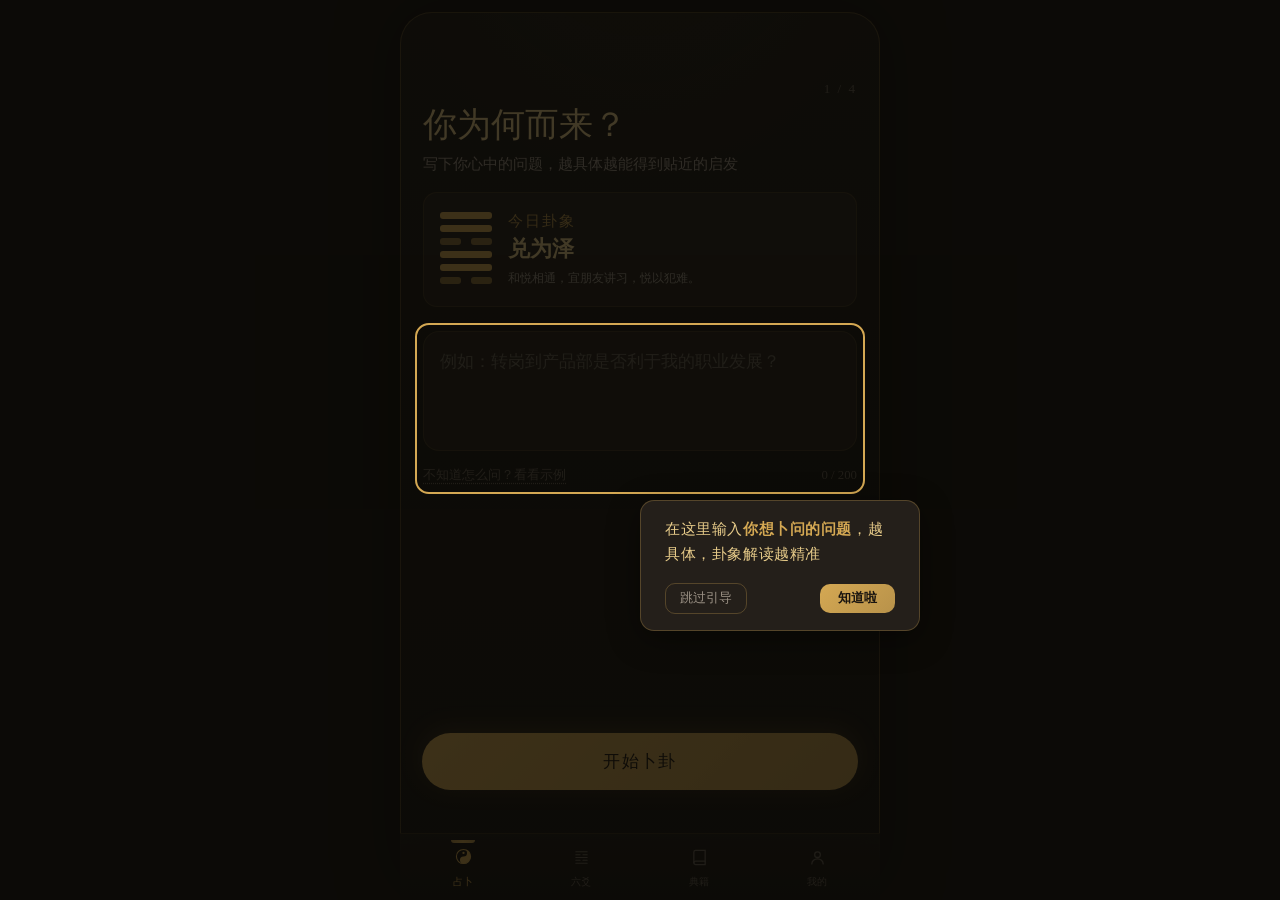
==== commit 479a12b7: "Fix footer button overlap with tabbar on keyboard open" ====
--- a/index.html
+++ b/index.html
@@ -7,7 +7,7 @@
   <link rel="preconnect" href="https://fonts.googleapis.cn" />
   <link rel="preconnect" href="https://fonts.gstatic.cn" crossorigin />
   <link href="https://fonts.googleapis.cn/css2?family=Noto+Serif+SC:wght@400;500;600;700&family=Ma+Shan+Zheng&display=swap" rel="stylesheet" />
-  <link rel="stylesheet" href="styles.css?v=3" />
+  <link rel="stylesheet" href="styles.css?v=4" />
 </head>
 <body>
 <div class="app">
@@ -279,6 +279,6 @@
   </div>
 </div>
 
-<script src="app.js?v=3"></script>
+<script src="app.js?v=4"></script>
 </body>
 </html>
--- a/styles.css
+++ b/styles.css
@@ -999,14 +999,14 @@
 /* 首页固定「开始卜卦」按钮：常驻于底部菜单栏上方 */
 .start-footer {
   position: fixed;
-  bottom: calc(env(safe-area-inset-bottom) + 100px);
+  bottom: calc(env(safe-area-inset-bottom) + 110px);
   left: 0; right: 0;
   width: 100%;
   max-width: 480px;
   margin: 0 auto;
   padding: 0 clamp(16px, 5vw, 22px);
   box-sizing: border-box;
-  z-index: 39;
+  z-index: 41;
   display: none;
   transition: bottom 0.3s var(--ease-out);
 }
@@ -1016,14 +1016,14 @@
 /* Step 3 解卦固定按钮（与首页同位置，满宽、贴菜单栏上方） */
 .cast-footer {
   position: fixed;
-  bottom: calc(env(safe-area-inset-bottom) + 100px);
+  bottom: calc(env(safe-area-inset-bottom) + 110px);
   left: 0; right: 0;
   width: 100%;
   max-width: 480px;
   margin: 0 auto;
   padding: 0 clamp(16px, 5vw, 22px);
   box-sizing: border-box;
-  z-index: 39;
+  z-index: 41;
   display: none;
   transition: bottom 0.3s var(--ease-out);
 }
@@ -1032,10 +1032,10 @@
 
 /* 首页内容底部留白，避免被固定按钮遮挡 */
 #step1 .page {
-  padding-bottom: calc(128px + env(safe-area-inset-bottom));
+  padding-bottom: calc(138px + env(safe-area-inset-bottom));
 }
 #step3 .page {
-  padding-bottom: calc(128px + env(safe-area-inset-bottom));
+  padding-bottom: calc(138px + env(safe-area-inset-bottom));
 }
 .tab {
   display: flex; flex-direction: column; align-items: center; gap: 2px;
@@ -1745,11 +1745,6 @@
 .num-input:focus {
   border-color: var(--gold-dim);
   box-shadow: 0 0 0 4px rgba(212,168,83,0.08), 0 2px 16px rgba(212,168,83,0.06);
-}
-/* 键盘适配：输入框获得焦点时按钮上移 */
-.q-field.focused ~ .start-footer,
-.q-field.focused ~ .cast-footer {
-  bottom: 50% !important;
 }
 /* 点击涟漪反馈 */
 .ripple-tap {
